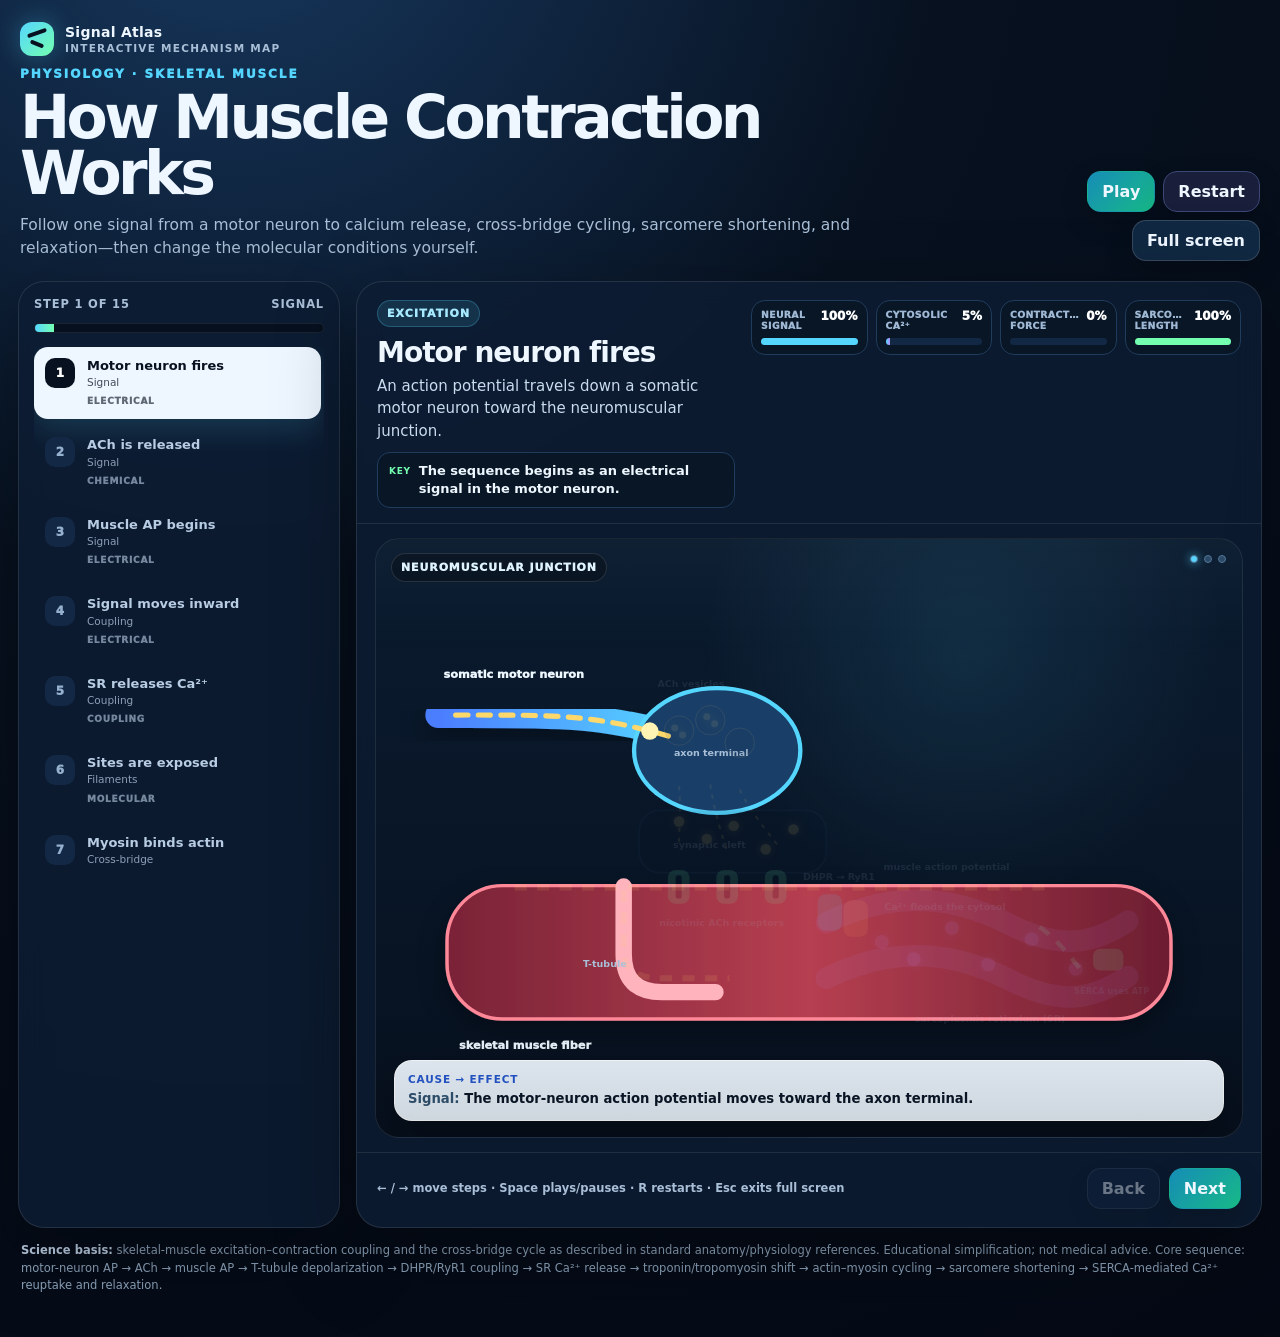
==== topics/how-muscle-contraction-works.html @ 88eb9eae "Add muscle contraction module" ====
<!DOCTYPE html>
<html lang="en">
<head>
<meta charset="utf-8" />
<meta name="viewport" content="width=device-width, initial-scale=1" />
<meta name="theme-color" content="#07111f" />
<title>How Muscle Contraction Works | Signal Atlas</title>
<style>
:root{
  --bg:#07111f;--panel:#0d1d33;--panel2:#102a48;--ink:#eef7ff;--muted:#a9bfd7;--line:#274b70;
  --cyan:#55d6ff;--blue:#4c7dff;--green:#74ffb0;--yellow:#ffd86b;--red:#ff6576;--purple:#b78cff;
  --orange:#ff9c5d;--pink:#ff7db8;--shadow:0 28px 80px rgba(0,0,0,.34);--softShadow:0 18px 45px rgba(0,0,0,.24)
}
*{box-sizing:border-box}
html,body{margin:0;min-height:100%;font-family:Inter,ui-sans-serif,system-ui,-apple-system,BlinkMacSystemFont,"Segoe UI",sans-serif;background:radial-gradient(circle at 18% -10%,#17385f 0,#07111f 40%,#040914 100%);color:var(--ink)}
body{overflow-x:hidden}button,input{font:inherit}.hidden{display:none!important}
button:focus-visible,input:focus-visible{outline:3px solid rgba(85,214,255,.75);outline-offset:3px}
.app{max-width:1360px;margin:0 auto;padding:18px 18px 42px}
.topbar{display:flex;align-items:flex-end;justify-content:space-between;gap:18px;margin-bottom:16px;padding:4px 2px}
.brandRow{display:flex;align-items:center;gap:11px;margin-bottom:11px}.brandMark{width:34px;height:34px;border-radius:12px;background:linear-gradient(135deg,var(--cyan),var(--green));box-shadow:0 0 26px rgba(85,214,255,.32);position:relative}.brandMark:before,.brandMark:after{content:"";position:absolute;border-radius:999px;background:#07111f}.brandMark:before{width:20px;height:4px;left:7px;top:9px;transform:rotate(-20deg)}.brandMark:after{width:14px;height:4px;left:10px;top:20px;transform:rotate(22deg)}
.brandText{display:grid;line-height:1}.brandText strong{font-size:14px;letter-spacing:.02em}.brandText span{color:var(--muted);font-size:10.5px;margin-top:4px;text-transform:uppercase;letter-spacing:.12em;font-weight:850}
.kicker{margin:0 0 8px;color:var(--cyan);font-size:12px;font-weight:950;letter-spacing:.16em;text-transform:uppercase}
h1{margin:0;font-size:clamp(34px,5vw,60px);letter-spacing:-.06em;line-height:.94}.subtitle{margin:12px 0 0;max-width:880px;color:var(--muted);font-size:15.5px;line-height:1.52}
.controls{display:flex;flex-wrap:wrap;gap:8px;justify-content:flex-end}.btn{border:1px solid rgba(255,255,255,.15);background:#112842;color:var(--ink);border-radius:14px;padding:10px 14px;font-weight:900;cursor:pointer;transition:.18s;box-shadow:0 10px 28px rgba(0,0,0,.16)}.btn:hover{transform:translateY(-1px);border-color:rgba(85,214,255,.65);background:#173255}.btn.primary{background:linear-gradient(135deg,#168db7,#17b987);border-color:transparent}.btn.secondary{background:#191f3b;border-color:#3b4775}.btn:disabled{opacity:.42;cursor:not-allowed;transform:none}.exitFull{display:none}
.layout{display:grid;grid-template-columns:322px minmax(0,1fr);gap:16px}.side,.main{border:1px solid rgba(255,255,255,.10);border-radius:26px;background:rgba(13,29,51,.86);box-shadow:var(--shadow);backdrop-filter:blur(14px)}
.side{padding:15px;min-height:744px;display:flex;flex-direction:column}.progressTop{display:flex;justify-content:space-between;gap:12px;color:var(--muted);font-size:11.5px;font-weight:900;letter-spacing:.07em;text-transform:uppercase}.progress{height:10px;background:#06101e;border-radius:999px;overflow:hidden;border:1px solid rgba(255,255,255,.08);margin:12px 0 14px}.bar{height:100%;width:0;background:linear-gradient(90deg,var(--cyan),var(--green));transition:.35s cubic-bezier(.2,.8,.2,1)}
.stepList{display:grid;gap:7px;max-height:520px;overflow:auto;padding-right:3px;scrollbar-width:thin;scrollbar-color:#244564 transparent}.stepBtn{text-align:left;display:grid;grid-template-columns:32px minmax(0,1fr);gap:10px;padding:10px;border-radius:14px;border:1px solid transparent;background:transparent;color:#b8cde3;cursor:pointer;transition:.16s}.stepBtn:hover{background:rgba(255,255,255,.04);border-color:rgba(255,255,255,.06)}.stepBtn.active{background:#eef7ff;color:#07111f;box-shadow:0 12px 30px rgba(85,214,255,.15)}.stepBtn.done{color:#b7f8d4}.stepNum{width:30px;height:30px;border-radius:10px;display:grid;place-items:center;background:#132844;color:#95b1ce;font-size:12px;font-weight:950}.stepBtn.active .stepNum{background:#07111f;color:#fff}.stepBtn strong{display:block;font-size:13px;line-height:1.18}.stepBtn small{display:block;margin-top:3px;font-size:10.5px;line-height:1.25;opacity:.75}.stepBtn .kind{display:inline-block;margin-top:5px;font-size:9px;letter-spacing:.08em;text-transform:uppercase;font-weight:950;opacity:.62}
.labControls{display:grid;gap:9px;margin-top:14px}.labHead{display:flex;align-items:center;justify-content:space-between;color:#dcecff;font-size:11px;font-weight:950;text-transform:uppercase;letter-spacing:.09em}.labBadge{color:#8de9ff;background:rgba(85,214,255,.08);border:1px solid rgba(85,214,255,.2);padding:5px 7px;border-radius:999px}.controlCard{border:1px solid rgba(255,255,255,.1);background:rgba(255,255,255,.04);border-radius:16px;padding:10px}.controlCard label{display:flex;align-items:center;justify-content:space-between;gap:10px;font-size:.81rem;font-weight:900;color:#dcecff}.controlCard input[type=range]{width:100%;accent-color:var(--cyan);margin-top:8px}.toggle{display:grid;grid-template-columns:1fr 1fr;gap:6px;margin-top:8px}.toggle button{border:1px solid rgba(255,255,255,.11);background:rgba(255,255,255,.045);color:#dcecff;border-radius:11px;padding:8px;font-weight:900;cursor:pointer}.toggle button.active{background:rgba(116,255,176,.16);border-color:rgba(116,255,176,.52);color:#d8ffe9}.controlNote{color:#9fb8d4;font-size:.72rem;line-height:1.38;margin-top:8px}.labButtons{display:grid;grid-template-columns:1fr 1fr;gap:7px}.labBtn{border:1px solid rgba(255,255,255,.12);background:#10243c;color:#eaf7ff;border-radius:12px;padding:9px 8px;font-size:11px;font-weight:900;cursor:pointer}.labBtn:hover{border-color:rgba(85,214,255,.55)}
.main{overflow:hidden;display:grid;grid-template-rows:auto 1fr auto;min-width:0}.info{padding:18px 20px 15px;border-bottom:1px solid rgba(255,255,255,.09);display:grid;grid-template-columns:minmax(0,1fr) 490px;gap:16px}.tag{display:inline-flex;padding:6px 9px;border-radius:999px;background:rgba(85,214,255,.12);color:#a7eaff;border:1px solid rgba(85,214,255,.25);font-size:11px;font-weight:950;letter-spacing:.1em;text-transform:uppercase}.stepTitle{margin:9px 0 6px;font-size:28px;letter-spacing:-.035em}.stepExplain{margin:0;color:#c9dced;line-height:1.5;font-size:15px}.key{margin-top:10px;display:inline-flex;gap:8px;align-items:flex-start;padding:9px 11px;border-radius:13px;background:#081626;border:1px solid #203c5c;color:#eef7ff;font-size:13px;font-weight:850;line-height:1.36}.key:before{content:"KEY";font-size:9px;letter-spacing:.08em;color:var(--green);margin-top:3px}
.meters{display:grid;grid-template-columns:repeat(4,1fr);gap:8px;align-self:start}.meter{background:#081626;border:1px solid #203c5c;border-radius:14px;padding:9px;min-width:0}.meterTop{display:flex;justify-content:space-between;gap:6px;color:#9fb8d4;font-size:9.3px;font-weight:950;text-transform:uppercase;letter-spacing:.04em;line-height:1.15}.meterTop span:first-child{overflow:hidden;text-overflow:ellipsis}.meterTop span:last-child{color:white;font-size:12px;letter-spacing:0;white-space:nowrap}.track{height:7px;background:#132844;border-radius:999px;overflow:hidden;margin-top:7px}.fill{height:100%;width:0;transition:.38s cubic-bezier(.2,.8,.2,1)}.signalFill{background:var(--cyan)}.calciumFill{background:linear-gradient(90deg,var(--cyan),var(--purple))}.forceFill{background:linear-gradient(90deg,var(--yellow),var(--orange),var(--red))}.lengthFill{background:var(--green)}
.stageWrap{padding:14px 18px}.stage{position:relative;height:600px;border-radius:24px;background:radial-gradient(circle at 68% 18%,rgba(85,214,255,.10),transparent 34%),linear-gradient(180deg,#0a1b2f,#07111f);border:1px solid rgba(255,255,255,.09);overflow:hidden;isolation:isolate}.stage:after{content:"";position:absolute;inset:0;pointer-events:none;background:linear-gradient(180deg,rgba(255,255,255,.025),transparent 20%,transparent 80%,rgba(0,0,0,.12));z-index:90}.sceneLabel{position:absolute;top:14px;left:15px;z-index:80;padding:7px 9px;border-radius:999px;background:rgba(0,0,0,.30);border:1px solid rgba(255,255,255,.12);font-size:11px;font-weight:950;text-transform:uppercase;letter-spacing:.08em;color:#dff4ff}.scaleTrail{position:absolute;top:16px;right:16px;z-index:80;display:flex;gap:6px}.scaleDot{width:8px;height:8px;border-radius:50%;background:#284765;border:1px solid #4e7295}.scaleDot.on{background:var(--cyan);box-shadow:0 0 10px rgba(85,214,255,.7)}
.bubble{position:absolute;left:18px;right:18px;bottom:16px;z-index:81;background:rgba(238,247,255,.97);color:#0a1728;border-radius:18px;padding:11px 13px;box-shadow:0 18px 45px rgba(0,0,0,.28);font-size:13.2px;line-height:1.4;font-weight:760;border:1px solid rgba(255,255,255,.86)}.bubble strong{display:block;margin-bottom:4px;font-size:10.5px;color:#2456cc;text-transform:uppercase;letter-spacing:.08em}.bubble .cause{color:#315372;font-weight:850}
.scene{position:absolute;inset:0;display:none;z-index:10}.scene.active{display:block;animation:sceneIn .35s ease both}.scene svg{width:100%;height:100%;display:block}.svgLabel{font-size:13px;font-weight:950;fill:#edf7ff}.svgSmall{font-size:11px;font-weight:800;fill:#a8bfd7}.svgTiny{font-size:9.6px;font-weight:800;fill:#87a5c3}.layer{opacity:.11;transition:.34s opacity,.34s filter}.layer.on{opacity:1}.layer.hot{filter:drop-shadow(0 0 10px rgba(85,214,255,.38))}@keyframes sceneIn{from{opacity:0;transform:scale(.992)}to{opacity:1;transform:none}}
.pulse{animation:pulse 1.15s ease-in-out infinite}@keyframes pulse{50%{filter:drop-shadow(0 0 14px rgba(85,214,255,.9))}}.dash{stroke-dasharray:14 12;animation:dash 1s linear infinite}@keyframes dash{to{stroke-dashoffset:-52}}.float{animation:float 1.5s ease-in-out infinite alternate}@keyframes float{to{transform:translateY(-6px)}}.flowDot{animation:flowDot 1.9s linear infinite}@keyframes flowDot{from{offset-distance:0%}to{offset-distance:100%}}.spark{animation:spark 1.1s ease-in-out infinite}@keyframes spark{50%{opacity:.18;transform:scale(.86)}}
.achDot{fill:#ffd86b;filter:drop-shadow(0 0 5px rgba(255,216,107,.7))}.caDot{fill:#b78cff;filter:drop-shadow(0 0 6px rgba(183,140,255,.7))}
/* sarcomere */
.sarcomereScene{position:absolute;inset:0;display:none;z-index:10}.sarcomereScene.active{display:block;animation:sceneIn .35s ease both}.sarcomereShell{position:absolute;left:4%;right:4%;top:70px;height:410px}.sarcomere{position:absolute;inset:0;border-radius:24px;background:linear-gradient(180deg,rgba(5,13,24,.80),rgba(6,16,29,.72));border:1px solid rgba(255,255,255,.09);overflow:hidden;box-shadow:inset 0 0 60px rgba(85,214,255,.04)}.zone{position:absolute;top:0;bottom:0;opacity:.09;transition:.45s}.zone.iL{left:6%;width:23%;background:var(--pink)}.zone.a{left:29%;right:29%;background:var(--cyan)}.zone.iR{right:6%;width:23%;background:var(--pink)}.zone.h{left:44%;right:44%;background:var(--yellow);opacity:.08}.zoneLabel{position:absolute;top:42px;font-size:9px;font-weight:950;color:#6688aa;letter-spacing:.12em;text-transform:uppercase}.zlI{left:15%}.zlA{left:49%}.zlH{left:49%;top:58px;color:#987f49}.zrI{right:15%}.zline{position:absolute;top:20px;bottom:20px;width:8px;background:repeating-linear-gradient(180deg,#eef7ff 0 12px,#8fb0cc 12px 24px);border-radius:8px;opacity:.82;transition:.48s cubic-bezier(.2,.8,.2,1)}.zline.left{left:5%}.zline.right{right:5%}.mline{position:absolute;left:50%;top:70px;bottom:55px;width:3px;background:#6583a0;opacity:.72}.filament.actin{position:absolute;height:11px;border-radius:999px;background:repeating-linear-gradient(90deg,#ff7db8 0 16px,#ffc3df 16px 25px);box-shadow:0 0 16px rgba(255,125,184,.2);transition:.48s cubic-bezier(.2,.8,.2,1)}.filament.actin.left{left:6%;width:41%}.filament.actin.right{right:6%;width:41%}.filament.myosin{position:absolute;left:34%;right:34%;height:17px;border-radius:999px;background:linear-gradient(90deg,#55d6ff,#7b8cff,#55d6ff);box-shadow:0 0 20px rgba(85,214,255,.25)}.row1{top:112px}.row2{top:183px}.row3{top:254px}.row4{top:325px}.head{position:absolute;width:39px;height:9px;border-radius:8px;background:#55d6ff;transform-origin:left center;transition:.32s cubic-bezier(.2,.8,.2,1);box-shadow:0 0 8px rgba(85,214,255,.38)}.head:after{content:"";position:absolute;right:-5px;top:-4px;width:15px;height:15px;border-radius:50%;background:inherit}.head.bound{background:#74ffb0;box-shadow:0 0 12px rgba(116,255,176,.62)}.head.stroke{transform:rotate(-31deg) translateX(-4px)}.h1{left:40%;top:91px}.h2{right:40%;top:162px;transform-origin:right center}.h3{left:41%;top:233px}.h4{right:41%;top:304px;transform-origin:right center}.h2.stroke,.h4.stroke{transform:rotate(31deg) translateX(4px)}
.bindingSite{position:absolute;width:13px;height:13px;border-radius:50%;background:#ffd86b;box-shadow:0 0 10px rgba(255,216,107,.72);transition:.28s}.bs1{left:37%;top:111px}.bs2{right:37%;top:182px}.bs3{left:38%;top:253px}.bs4{right:38%;top:324px}.bindingSite.blocked{background:#50647a;box-shadow:none}.tropo{position:absolute;height:5px;border-radius:999px;background:#ff9c5d;opacity:.95;transition:.38s cubic-bezier(.2,.8,.2,1)}.tp1{left:7%;width:40%;top:104px}.tp2{right:7%;width:40%;top:175px}.tp3{left:7%;width:40%;top:246px}.tp4{right:7%;width:40%;top:317px}.tropo.open{transform:translateY(-14px)}.sarcoLabel{position:absolute;top:22px;font-size:11px;font-weight:900;color:#a9bfd6;text-transform:uppercase;letter-spacing:.08em}.sarcoLabel.left{left:7%}.sarcoLabel.center{left:47%}.sarcoLabel.right{right:7%}.calciumOrb{position:absolute;width:14px;height:14px;border-radius:50%;background:#b78cff;box-shadow:0 0 13px rgba(183,140,255,.72);opacity:0;transition:.25s}.calciumOrb.on{opacity:1;animation:float 1.25s ease-in-out infinite alternate}.c1{left:18%;top:72px}.c2{left:27%;top:220px}.c3{right:24%;top:126px}.c4{right:17%;top:286px}.sarcomere.contract .zline.left{left:12%}.sarcomere.contract .zline.right{right:12%}.sarcomere.contract .filament.actin.left{left:13%;width:39%}.sarcomere.contract .filament.actin.right{right:13%;width:39%}.sarcomere.contract .zone.iL,.sarcomere.contract .zone.iR{width:16%}.sarcomere.contract .zone.h{left:47%;right:47%}.atpBadge{position:absolute;left:18px;bottom:18px;padding:8px 10px;border-radius:999px;background:rgba(116,255,176,.12);border:1px solid rgba(116,255,176,.36);color:#baffd8;font-weight:950;font-size:10px;text-transform:uppercase;letter-spacing:.08em}.atpBadge.off{background:rgba(255,101,118,.12);border-color:rgba(255,101,118,.38);color:#ffc2ca}.rigorNote{position:absolute;right:18px;bottom:18px;max-width:340px;background:rgba(66,23,35,.92);border:1px solid rgba(255,101,118,.35);color:#ffd3d9;border-radius:14px;padding:10px 12px;font-size:11px;font-weight:800;line-height:1.35;opacity:0;transform:translateY(8px);transition:.25s}.rigorNote.show{opacity:1;transform:none}.cycleStrip{position:absolute;left:50%;transform:translateX(-50%);bottom:-44px;display:flex;gap:7px;z-index:30}.cyclePhase{padding:7px 10px;border-radius:999px;background:#0b1a2d;border:1px solid #244866;color:#7898b6;font-size:9.5px;font-weight:950;text-transform:uppercase;letter-spacing:.06em;transition:.2s}.cyclePhase.on{color:#07111f;background:var(--green);border-color:transparent;box-shadow:0 0 20px rgba(116,255,176,.35)}
/* resources */
.resourceScene{position:absolute;inset:0;display:none;padding:58px 28px 30px;overflow:auto;z-index:25;background:linear-gradient(180deg,#081728,#07111f)}.resourceScene.active{display:block}.resourceTitle{margin:0;font-size:34px;letter-spacing:-.04em}.resourceLead{margin:8px 0 0;color:#bfd0e4;max-width:820px;line-height:1.55}.resourceGrid{display:grid;grid-template-columns:repeat(auto-fit,minmax(230px,1fr));gap:12px;margin-top:16px}.resourceCard{background:rgba(13,27,45,.96);border:1px solid #274a6d;border-radius:20px;padding:16px;box-shadow:0 16px 38px rgba(0,0,0,.18)}.resourceCard h3{margin:0 0 7px;font-size:16px;letter-spacing:-.02em}.resourceCard p{margin:0;color:#bfd0e4;line-height:1.46;font-size:13px}.resourceCard .miniTag{display:inline-block;margin-bottom:8px;color:#8fe9ff;font-size:9px;font-weight:950;text-transform:uppercase;letter-spacing:.09em}.quizWrap{max-width:780px;margin-top:18px}.quizProgress{display:flex;gap:6px;margin-bottom:12px}.quizPip{width:34px;height:6px;border-radius:999px;background:#17324e}.quizPip.done{background:var(--green)}.quizPip.current{background:var(--cyan)}.quizQuestion{font-size:20px;font-weight:900;line-height:1.35}.quizChoices{display:grid;gap:9px;margin-top:14px}.choiceBtn{border:1px solid #274a6d;background:#10243c;color:#eef6ff;border-radius:15px;text-align:left;padding:12px 13px;font-weight:800;cursor:pointer}.choiceBtn:hover{border-color:#57d7ff}.choiceBtn.correct{background:#0c3d31;border-color:#38e59f;color:#caffea}.choiceBtn.wrong{background:#421723;border-color:#ff4f64;color:#ffd6dc}.quizFeedback{margin-top:12px;min-height:34px;color:#bfd0e4;font-weight:800;line-height:1.45}.quizNext{margin-top:10px}.scoreCard{padding:18px;border-radius:20px;background:linear-gradient(135deg,rgba(85,214,255,.12),rgba(116,255,176,.08));border:1px solid rgba(85,214,255,.25)}.scoreCard strong{font-size:36px;display:block;margin-bottom:4px}
.footer{border-top:1px solid rgba(255,255,255,.09);padding:15px 20px 18px;display:flex;align-items:center;justify-content:space-between;gap:12px;flex-wrap:wrap}.nav{display:flex;gap:9px}.hint{color:var(--muted);font-size:11.5px;font-weight:800}.sources{margin:14px 3px 0;color:#8fa6be;font-size:11.5px;line-height:1.55}.sources a{color:#7fdfff;text-decoration:none}.sources strong{color:#bdd0e5}
.toast{position:fixed;left:50%;bottom:22px;transform:translate(-50%,20px);opacity:0;pointer-events:none;z-index:10000;background:#eef7ff;color:#07111f;border-radius:14px;padding:10px 13px;font-weight:900;font-size:12px;box-shadow:var(--softShadow);transition:.25s}.toast.show{opacity:1;transform:translate(-50%,0)}
.full .app{max-width:none;width:100vw;height:100vh;padding:12px;display:grid;grid-template-rows:1fr}.full .topbar{display:none}.full .layout{height:calc(100vh - 24px);grid-template-columns:270px 1fr}.full .side,.full .main{height:100%;min-height:0}.full .stepList{max-height:calc(100vh - 330px)}.full .stageWrap{height:100%;padding:11px}.full .stage{height:100%;min-height:0}.full .exitFull{display:inline-flex}.full .info{padding-top:14px;padding-bottom:12px}.full .footer{padding-top:10px;padding-bottom:11px}.full .sources{display:none}
@media(max-width:1050px){.info{grid-template-columns:1fr}.meters{grid-template-columns:repeat(4,1fr)}}
@media(max-width:930px){.layout{grid-template-columns:1fr}.side{order:2;min-height:auto}.stepList{max-height:320px}.stage{height:590px}.full .layout{grid-template-columns:1fr}.full .side{display:none}.full .stage{height:100%}.full .info{grid-template-columns:1fr}.full .meters{grid-template-columns:repeat(4,1fr)}}
@media(max-width:680px){.topbar{display:block}.controls{justify-content:flex-start;margin-top:14px}.meters{grid-template-columns:1fr 1fr}.stage{height:650px}.sarcomereShell{left:2%;right:2%;top:86px;transform:scale(.92);transform-origin:50% 20%}.bubble{font-size:12.4px}.footer{display:grid}.nav{width:100%}.nav .btn{flex:1}.resourceScene{padding:58px 14px 20px}.scaleTrail{display:none}}
@media(max-width:470px){.app{padding:12px 10px 28px}h1{font-size:36px}.meters{grid-template-columns:1fr 1fr}.stage{height:690px}.info{padding:15px}.stageWrap{padding:10px}.sceneLabel{font-size:9px}.sarcomereShell{top:110px;transform:scale(.78);left:-9%;right:-9%}.bubble{left:10px;right:10px;bottom:10px}.labButtons{grid-template-columns:1fr}.controls .btn{flex:1}.brandRow{margin-top:4px}}
@media(prefers-reduced-motion:reduce){*,*:before,*:after{animation-duration:.001ms!important;animation-iteration-count:1!important;scroll-behavior:auto!important;transition-duration:.001ms!important}}
</style>
</head>
<body>
<div class="app" id="app">
  <header class="topbar">
    <div>
      <div class="brandRow"><span class="brandMark" aria-hidden="true"></span><span class="brandText"><strong>Signal Atlas</strong><span>Interactive mechanism map</span></span></div>
      <p class="kicker">Physiology · Skeletal muscle</p>
      <h1>How Muscle Contraction Works</h1>
      <p class="subtitle">Follow one signal from a motor neuron to calcium release, cross-bridge cycling, sarcomere shortening, and relaxation—then change the molecular conditions yourself.</p>
    </div>
    <div class="controls" aria-label="Module controls">
      <button class="btn primary" id="playBtn" type="button">Play</button>
      <button class="btn secondary" id="restartBtn" type="button">Restart</button>
      <button class="btn" id="fullBtn" type="button">Full screen</button>
      <button class="btn exitFull" id="exitFullBtn" type="button">Exit</button>
    </div>
  </header>

  <div class="layout">
    <aside class="side" aria-label="Module navigation">
      <div class="progressTop"><span id="stepCounter">Step 1 of 15</span><span id="partLabel">Signal</span></div>
      <div class="progress"><div class="bar" id="progressBar"></div></div>
      <div class="stepList" id="stepList"></div>

      <div class="labControls hidden" id="labControls">
        <div class="labHead"><span>Mechanism lab</span><span class="labBadge">Live</span></div>
        <div class="controlCard">
          <label><span>Cytosolic Ca²⁺</span><span id="caVal">88%</span></label>
          <input id="caSlider" type="range" min="0" max="100" value="88" aria-label="Cytosolic calcium level" />
          <div class="controlNote" id="caNote">High Ca²⁺ exposes most actin binding sites.</div>
        </div>
        <div class="controlCard">
          <label><span>ATP supply</span><span id="atpVal">Normal</span></label>
          <div class="toggle" role="group" aria-label="ATP supply">
            <button class="active" id="atpOn" type="button">Available</button>
            <button id="atpOff" type="button">Depleted</button>
          </div>
          <div class="controlNote">ATP is required both to detach myosin and to pump Ca²⁺ back into the SR.</div>
        </div>
        <div class="controlCard">
          <label><span>Stimulation</span><span id="freqVal">1 pulse</span></label>
          <input id="freqSlider" type="range" min="1" max="20" value="1" aria-label="Stimulation frequency" />
          <div class="controlNote">Higher-frequency stimulation can keep cytosolic Ca²⁺ elevated and increase force through summation.</div>
        </div>
        <div class="labButtons">
          <button class="labBtn" id="pulseBtn" type="button">Stimulate</button>
          <button class="labBtn" id="cycleBtn" type="button">Run cycle</button>
          <button class="labBtn" id="resetLabBtn" type="button">Reset lab</button>
          <button class="labBtn" id="lowCaPresetBtn" type="button">Low-Ca preset</button>
        </div>
      </div>
    </aside>

    <main class="main">
      <section class="info">
        <div>
          <span class="tag" id="tag">Excitation</span>
          <h2 class="stepTitle" id="stepTitle">Motor neuron fires</h2>
          <p class="stepExplain" id="stepExplain"></p>
          <div class="key" id="keyIdea"></div>
        </div>
        <div class="meters" aria-label="Mechanism status meters">
          <div class="meter"><div class="meterTop"><span>Neural signal</span><span id="signalPct">100%</span></div><div class="track"><div class="fill signalFill" id="signalFill"></div></div></div>
          <div class="meter"><div class="meterTop"><span>Cytosolic Ca²⁺</span><span id="calciumPct">5%</span></div><div class="track"><div class="fill calciumFill" id="calciumFill"></div></div></div>
          <div class="meter"><div class="meterTop"><span>Contractile force</span><span id="forcePct">0%</span></div><div class="track"><div class="fill forceFill" id="forceFill"></div></div></div>
          <div class="meter"><div class="meterTop"><span>Sarcomere length</span><span id="lengthPct">100%</span></div><div class="track"><div class="fill lengthFill" id="lengthFill"></div></div></div>
        </div>
      </section>

      <section class="stageWrap">
        <div class="stage" id="stage">
          <div class="sceneLabel" id="sceneLabel">Neuromuscular junction</div>
          <div class="scaleTrail" aria-label="Scale indicator"><span class="scaleDot on" id="scale1"></span><span class="scaleDot" id="scale2"></span><span class="scaleDot" id="scale3"></span></div>

          <div class="scene active" id="nmjScene">
            <svg viewBox="0 0 1000 600" role="img" aria-label="Motor neuron, neuromuscular junction, T-tubule and sarcoplasmic reticulum">
              <defs>
                <filter id="shadow" x="-30%" y="-30%" width="160%" height="160%"><feDropShadow dx="0" dy="12" stdDeviation="15" flood-color="#000" flood-opacity=".32"/></filter>
                <linearGradient id="axonG" x1="0" x2="1"><stop offset="0" stop-color="#4c7dff"/><stop offset="1" stop-color="#55d6ff"/></linearGradient>
                <linearGradient id="muscleG" x1="0" x2="1"><stop offset="0" stop-color="#7a2337"/><stop offset=".5" stop-color="#b63f50"/><stop offset="1" stop-color="#6c1d31"/></linearGradient>
                <path id="apMotionPath" d="M92 158 C210 158 250 157 340 183"/>
              </defs>

              <g id="neuronLayer" class="layer on">
                <path d="M72 158 C210 158 248 156 347 181" fill="none" stroke="url(#axonG)" stroke-width="30" stroke-linecap="round" filter="url(#shadow)"/>
                <ellipse cx="394" cy="199" rx="96" ry="72" fill="#193e67" stroke="#55d6ff" stroke-width="5"/>
                <text x="78" y="115" class="svgLabel">somatic motor neuron</text><text x="344" y="205" class="svgSmall">axon terminal</text>
                <path d="M92 158 C210 158 250 157 340 183" fill="none" stroke="#ffd86b" stroke-width="6" stroke-linecap="round" class="dash"/>
                <circle r="10" fill="#fff4b3" class="pulse"><animateMotion dur="1.7s" repeatCount="indefinite"><mpath href="#apMotionPath"/></animateMotion></circle>
              </g>

              <g id="vesicleLayer" class="layer">
                <circle cx="350" cy="176" r="17" fill="#253d5a" stroke="#ffd86b"/><circle cx="386" cy="164" r="17" fill="#253d5a" stroke="#ffd86b"/><circle cx="420" cy="190" r="17" fill="#253d5a" stroke="#ffd86b"/>
                <circle cx="345" cy="173" r="4" class="achDot"/><circle cx="354" cy="181" r="4" class="achDot"/><circle cx="382" cy="160" r="4" class="achDot"/><circle cx="391" cy="168" r="4" class="achDot"/><text x="325" y="126" class="svgSmall">ACh vesicles</text>
              </g>

              <g id="cleftLayer" class="layer">
                <rect x="304" y="268" width="216" height="72" rx="24" fill="#081424" stroke="#274a6d" stroke-width="2"/><text x="343" y="312" class="svgSmall">synaptic cleft</text>
                <g id="achCloud"><circle cx="350" cy="281" r="6" class="achDot float"/><circle cx="382" cy="301" r="6" class="achDot float"/><circle cx="413" cy="286" r="6" class="achDot float"/><circle cx="450" cy="313" r="6" class="achDot float"/><circle cx="482" cy="290" r="6" class="achDot float"/></g>
                <path d="M350 240 C352 264 350 281 350 307 M386 238 C390 265 396 286 405 314 M420 244 C431 267 447 287 467 312" fill="none" stroke="#ffd86b" stroke-width="2.4" stroke-dasharray="5 7" opacity=".7"/>
              </g>

              <g id="muscleLayer" class="layer on">
                <rect x="82" y="355" width="836" height="154" rx="64" fill="url(#muscleG)" stroke="#ff8898" stroke-width="4" filter="url(#shadow)"/>
                <path d="M286 356 v78 q0 44 44 44 h62" fill="none" stroke="#ffb3bd" stroke-width="19" stroke-linecap="round"/>
                <text x="96" y="544" class="svgLabel">skeletal muscle fiber</text><text x="239" y="449" class="svgSmall">T-tubule</text>
              </g>

              <g id="receptorLayer" class="layer">
                <g transform="translate(337 337)"><rect width="25" height="39" rx="9" fill="#74ffb0"/><rect x="9" y="6" width="7" height="27" rx="3" fill="#07111f"/></g>
                <g transform="translate(393 337)"><rect width="25" height="39" rx="9" fill="#74ffb0"/><rect x="9" y="6" width="7" height="27" rx="3" fill="#07111f"/></g>
                <g transform="translate(449 337)"><rect width="25" height="39" rx="9" fill="#74ffb0"/><rect x="9" y="6" width="7" height="27" rx="3" fill="#07111f"/></g>
                <text x="327" y="402" class="svgSmall">nicotinic ACh receptors</text>
              </g>

              <g id="muscleAPLayer" class="layer">
                <path d="M160 357 H774" fill="none" stroke="#ffd86b" stroke-width="7" class="dash"/>
                <path d="M286 360 V431 Q286 462 330 462 H408" fill="none" stroke="#ffd86b" stroke-width="7" class="dash"/>
                <text x="586" y="337" class="svgSmall">muscle action potential</text>
              </g>

              <g id="srLayer" class="layer">
                <path d="M520 398 C590 363 658 363 728 398 C788 429 826 424 868 396" fill="none" stroke="#b78cff" stroke-width="25" stroke-linecap="round" opacity=".72"/>
                <path d="M520 462 C590 427 658 427 728 462 C788 494 826 488 868 460" fill="none" stroke="#b78cff" stroke-width="25" stroke-linecap="round" opacity=".72"/>
                <text x="622" y="513" class="svgSmall">sarcoplasmic reticulum (SR)</text>
              </g>

              <g id="channelLayer" class="layer">
                <rect x="510" y="365" width="28" height="42" rx="9" fill="#55d6ff"/><rect x="540" y="372" width="28" height="42" rx="9" fill="#ff9c5d"/><text x="493" y="349" class="svgSmall">DHPR → RyR1</text>
              </g>

              <g id="calciumLayer" class="layer">
                <circle cx="584" cy="420" r="8" class="caDot float"/><circle cx="621" cy="440" r="8" class="caDot float"/><circle cx="665" cy="404" r="8" class="caDot float"/><circle cx="707" cy="446" r="8" class="caDot float"/><circle cx="757" cy="417" r="8" class="caDot float"/><circle cx="808" cy="451" r="8" class="caDot float"/>
                <text x="587" y="383" class="svgSmall">Ca²⁺ floods the cytosol</text>
              </g>

              <g id="sercaLayer" class="layer">
                <path d="M812 450 C792 424 776 408 756 396" fill="none" stroke="#74ffb0" stroke-width="5" stroke-dasharray="8 8" class="dash"/>
                <rect x="828" y="428" width="35" height="25" rx="8" fill="#74ffb0"/><text x="806" y="480" class="svgTiny">SERCA uses ATP</text>
              </g>
            </svg>
          </div>

          <div class="sarcomereScene" id="sarcomereScene">
            <div class="sarcomereShell">
              <div class="sarcomere" id="sarcomere">
                <div class="zone iL"></div><div class="zone a"></div><div class="zone h"></div><div class="zone iR"></div>
                <span class="zoneLabel zlI">I band</span><span class="zoneLabel zlA">A band</span><span class="zoneLabel zlH">H zone</span><span class="zoneLabel zrI">I band</span>
                <div class="sarcoLabel left">Z disc</div><div class="sarcoLabel center">M line</div><div class="sarcoLabel right">Z disc</div>
                <div class="zline left"></div><div class="zline right"></div><div class="mline"></div>
                <div class="filament actin left row1"></div><div class="filament actin right row1"></div><div class="filament myosin row1"></div>
                <div class="filament actin left row2"></div><div class="filament actin right row2"></div><div class="filament myosin row2"></div>
                <div class="filament actin left row3"></div><div class="filament actin right row3"></div><div class="filament myosin row3"></div>
                <div class="filament actin left row4"></div><div class="filament actin right row4"></div><div class="filament myosin row4"></div>
                <div class="tropo tp1"></div><div class="tropo tp2"></div><div class="tropo tp3"></div><div class="tropo tp4"></div>
                <div class="bindingSite bs1 blocked"></div><div class="bindingSite bs2 blocked"></div><div class="bindingSite bs3 blocked"></div><div class="bindingSite bs4 blocked"></div>
                <div class="head h1"></div><div class="head h2"></div><div class="head h3"></div><div class="head h4"></div>
                <div class="calciumOrb c1"></div><div class="calciumOrb c2"></div><div class="calciumOrb c3"></div><div class="calciumOrb c4"></div>
                <div class="atpBadge" id="atpBadge">ATP available</div>
                <div class="rigorNote" id="rigorNote">ATP depletion prevents efficient myosin detachment and also impairs Ca²⁺ reuptake. The cycle stalls in a rigor-like state.</div>
              </div>
              <div class="cycleStrip" aria-label="Cross-bridge cycle phases"><span class="cyclePhase" data-phase="attach">Attach</span><span class="cyclePhase" data-phase="stroke">Power stroke</span><span class="cyclePhase" data-phase="detach">Detach</span><span class="cyclePhase" data-phase="recock">Re-cock</span></div>
            </div>
          </div>

          <div class="resourceScene" id="resourceScene">
            <h2 class="resourceTitle" id="resourceTitle"></h2>
            <p class="resourceLead" id="resourceLead"></p>
            <div class="resourceGrid" id="resourceGrid"></div>
            <div id="quizArea"></div>
          </div>

          <div class="bubble" id="bubble"><strong>Cause → effect</strong><span id="bubbleText"></span></div>
        </div>
      </section>

      <section class="footer">
        <div class="hint">← / → move steps · Space plays/pauses · R restarts · Esc exits full screen</div>
        <div class="nav"><button class="btn" id="prevBtn" type="button">Back</button><button class="btn primary" id="nextBtn" type="button">Next</button></div>
      </section>
    </main>
  </div>

  <p class="sources"><strong>Science basis:</strong> skeletal-muscle excitation–contraction coupling and the cross-bridge cycle as described in standard anatomy/physiology references. Educational simplification; not medical advice. Core sequence: motor-neuron AP → ACh → muscle AP → T-tubule depolarization → DHPR/RyR1 coupling → SR Ca²⁺ release → troponin/tropomyosin shift → actin–myosin cycling → sarcomere shortening → SERCA-mediated Ca²⁺ reuptake and relaxation.</p>
</div>
<div class="toast" id="toast" role="status" aria-live="polite"></div>

<script>
const $ = id => document.getElementById(id);
const qsa = sel => [...document.querySelectorAll(sel)];

const steps = [
  {part:'Signal',tag:'Excitation',short:'Motor neuron fires',kind:'electrical',title:'Motor neuron fires',scene:'nmj',scale:1,layers:['neuronLayer','muscleLayer'],meters:[100,5,0,100],text:'An action potential travels down a somatic motor neuron toward the neuromuscular junction.',key:'The sequence begins as an electrical signal in the motor neuron.',bubble:'The motor-neuron action potential moves toward the axon terminal.'},
  {part:'Signal',tag:'Neuromuscular junction',short:'ACh is released',kind:'chemical',title:'Acetylcholine crosses the synapse',scene:'nmj',scale:1,layers:['neuronLayer','vesicleLayer','cleftLayer','muscleLayer'],meters:[100,8,0,100],text:'The arriving action potential triggers acetylcholine (ACh) release from synaptic vesicles. ACh diffuses across the synaptic cleft.',key:'ACh converts the neuron’s electrical signal into a chemical signal at the muscle.',bubble:'ACh is released from vesicles and diffuses across the tiny synaptic gap.'},
  {part:'Signal',tag:'Motor end plate',short:'Muscle AP begins',kind:'electrical',title:'ACh depolarizes the muscle membrane',scene:'nmj',scale:1,layers:['cleftLayer','receptorLayer','muscleLayer','muscleAPLayer'],meters:[92,12,0,100],text:'ACh binds nicotinic receptors on the motor end plate. The resulting ion current depolarizes the membrane and initiates a muscle action potential.',key:'The muscle fiber now generates and propagates its own action potential.',bubble:'Nicotinic ACh receptors initiate end-plate depolarization, which triggers a muscle action potential.'},
  {part:'Coupling',tag:'T-tubules',short:'Signal moves inward',kind:'electrical',title:'The action potential enters T-tubules',scene:'nmj',scale:2,layers:['muscleLayer','muscleAPLayer','srLayer'],meters:[82,18,2,100],text:'The action potential spreads across the sarcolemma and dives into T-tubules, carrying depolarization deep into the muscle fiber.',key:'T-tubules bring the surface voltage change close to the calcium-release machinery around each myofibril.',bubble:'The electrical signal is carried from the cell surface into the fiber through the T-tubule network.'},
  {part:'Coupling',tag:'Calcium release',short:'SR releases Ca²⁺',kind:'coupling',title:'Voltage triggers calcium release from the SR',scene:'nmj',scale:2,layers:['muscleLayer','muscleAPLayer','srLayer','channelLayer','calciumLayer'],meters:[65,88,12,99],text:'T-tubule depolarization changes the DHPR voltage sensor, which mechanically activates nearby RyR1 calcium-release channels in the sarcoplasmic reticulum. Cytosolic Ca²⁺ rises rapidly.',key:'Excitation–contraction coupling converts membrane voltage into a calcium signal.',bubble:'RyR1 channels open and the SR releases stored Ca²⁺ into the cytosol.'},
  {part:'Filaments',tag:'Regulation',short:'Sites are exposed',kind:'molecular',title:'Calcium moves tropomyosin away',scene:'sarco',scale:3,mode:'expose',meters:[48,92,28,97],text:'Ca²⁺ binds troponin C. The troponin complex changes shape and moves tropomyosin away from myosin-binding sites on actin.',key:'Calcium does not pull the filaments. It removes the molecular brake that blocks actin–myosin interaction.',bubble:'Ca²⁺ binding to troponin shifts tropomyosin and exposes actin binding sites.'},
  {part:'Cross-bridge',tag:'Attachment',short:'Myosin binds actin',kind:'molecular',title:'A cross-bridge forms',scene:'sarco',scale:3,mode:'bind',meters:[38,90,44,94],text:'An energized myosin head carrying ADP and inorganic phosphate (Pi) binds to an exposed site on actin.',key:'Cross-bridge formation physically links the thick and thin filaments.',bubble:'The energized myosin head attaches to exposed actin.'},
  {part:'Cross-bridge',tag:'Power stroke',short:'Myosin pulls actin',kind:'molecular',title:'The power stroke pulls actin inward',scene:'sarco',scale:3,mode:'stroke',meters:[28,88,72,88],text:'Release of Pi strengthens actin–myosin binding and drives the myosin head to pivot. ADP then leaves as the thin filament is pulled toward the M line.',key:'The power stroke converts stored chemical energy in the myosin head into filament movement.',bubble:'The myosin head pivots and pulls the thin filament toward the center of the sarcomere.'},
  {part:'Cross-bridge',tag:'Detachment',short:'ATP detaches myosin',kind:'molecular',title:'ATP breaks the cross-bridge',scene:'sarco',scale:3,mode:'detach',meters:[22,84,70,86],text:'A new ATP molecule binds to myosin, lowering its affinity for actin and causing the myosin head to detach.',key:'ATP binding—not ATP hydrolysis—is what detaches myosin from actin.',bubble:'ATP binds to myosin, causing detachment from actin.'},
  {part:'Cross-bridge',tag:'Re-cocking',short:'ATP resets myosin',kind:'molecular',title:'ATP hydrolysis re-cocks the myosin head',scene:'sarco',scale:3,mode:'recock',meters:[18,82,76,83],text:'Myosin hydrolyzes ATP to ADP + Pi. The released energy returns the head to a high-energy cocked position, ready to bind again.',key:'ATP hydrolysis re-energizes the motor for another cycle; it does not directly create the power stroke.',bubble:'ATP hydrolysis resets the myosin head to its energized position.'},
  {part:'Whole sarcomere',tag:'Sliding filament',short:'Sarcomere shortens',kind:'mechanical',title:'Repeated cycles shorten the sarcomere',scene:'sarco',scale:3,mode:'contract',meters:[12,76,94,70],text:'Thousands of cross-bridge cycles pull thin filaments toward the M line. The filaments themselves keep essentially the same length while overlap increases and the Z discs move closer together.',key:'The I band and H zone narrow during contraction; the A band remains essentially constant because thick-filament length does not change.',bubble:'Actin slides inward. The sarcomere shortens because overlap increases—not because actin or myosin shrinks.'},
  {part:'Relaxation',tag:'Calcium reuptake',short:'Muscle relaxes',kind:'recovery',title:'Calcium is pumped back into the SR',scene:'nmj',scale:2,layers:['muscleLayer','srLayer','sercaLayer'],meters:[0,12,8,96],text:'When stimulation stops, SERCA pumps use ATP to return Ca²⁺ to the sarcoplasmic reticulum. Ca²⁺ leaves troponin, tropomyosin re-covers actin binding sites, and cross-bridge cycling stops.',key:'Relaxation is active: restoring low cytosolic Ca²⁺ requires ATP-powered transport.',bubble:'SERCA lowers cytosolic Ca²⁺. Tropomyosin blocks actin again, so the fiber relaxes.'},
  {part:'Reference',tag:'Glossary',short:'Glossary',kind:'reference',title:'Glossary',scene:'resource',resource:'glossary',meters:[0,0,0,100],text:'Core structures and molecules in the pathway.',key:'Use the glossary to decode the mechanism.',bubble:''},
  {part:'Reference',tag:'Key facts',short:'Key facts',kind:'reference',title:'Key facts + misconceptions',scene:'resource',resource:'facts',meters:[0,0,0,100],text:'High-value connections and common mistakes.',key:'These are the details most likely to clarify the mechanism.',bubble:''},
  {part:'Reference',tag:'Checkpoint',short:'Checkpoint',kind:'assessment',title:'Checkpoint',scene:'resource',resource:'quiz',meters:[0,0,0,100],text:'Test the causal sequence with three questions.',key:'Reason from cause → effect instead of memorizing isolated vocabulary.',bubble:''}
];

const glossary = [
  ['Neuromuscular junction','The synapse where a somatic motor neuron communicates with a skeletal muscle fiber.'],
  ['Acetylcholine (ACh)','The neurotransmitter released by the motor neuron at the neuromuscular junction.'],
  ['Sarcolemma','The plasma membrane of a muscle fiber.'],
  ['T-tubule','An inward extension of the sarcolemma that carries depolarization deep into the fiber.'],
  ['Sarcoplasmic reticulum','The specialized intracellular membrane network that stores Ca²⁺ in skeletal muscle.'],
  ['DHPR','A voltage-sensitive L-type calcium-channel protein that acts mainly as the T-tubule voltage sensor in skeletal muscle.'],
  ['RyR1','The sarcoplasmic-reticulum calcium-release channel activated by DHPR in skeletal muscle.'],
  ['Troponin','A regulatory protein complex; Ca²⁺ binding to troponin C shifts tropomyosin.'],
  ['Tropomyosin','A regulatory protein that covers myosin-binding sites on actin when the muscle is relaxed.'],
  ['Cross-bridge','The attachment between a myosin head and actin during contraction.'],
  ['Power stroke','The pivot of an actin-bound myosin head that pulls the thin filament toward the M line.'],
  ['SERCA','An ATP-powered Ca²⁺ pump that returns calcium to the SR during relaxation.']
];

const facts = [
  ['Sliding filament','Filaments do not appreciably shrink. Thin filaments slide toward the M line, increasing overlap and shortening the sarcomere.','Core model'],
  ['A band vs. I band','The A band stays essentially constant because it reflects thick-filament length. The I band and H zone narrow as overlap increases.','Anatomy'],
  ['Calcium controls access','Ca²⁺ binding to troponin moves tropomyosin away from actin binding sites; calcium is a regulatory signal, not the pulling force.','Regulation'],
  ['ATP does two different jobs','ATP binding detaches myosin from actin. ATP hydrolysis then re-cocks and re-energizes the head.','Energy'],
  ['Relaxation costs ATP','SERCA pumps require ATP to lower cytosolic Ca²⁺. ATP is therefore needed for both continued cycling and relaxation.','Energy'],
  ['Order matters','Muscle AP → Ca²⁺ rise → cross-bridge cycling → force. Force does not appear before calcium signaling.','Causality'],
  ['Common misconception','The SR does not create calcium during each contraction; it stores Ca²⁺ and releases it rapidly when electrically triggered.','Misconception'],
  ['Frequency and force','Repeated stimulation can keep cytosolic Ca²⁺ elevated between twitches, allowing greater force through temporal summation.','Systems']
];

const quiz = [
  {q:'Which event directly exposes the myosin-binding sites on actin?',choices:['ATP binds to myosin','Ca²⁺ binds to troponin and shifts tropomyosin','ACh is broken down in the synaptic cleft','Myosin releases ADP'],answer:1,explain:'Ca²⁺ binding changes the troponin complex and shifts tropomyosin away from actin binding sites.'},
  {q:'What happens immediately when a new ATP molecule binds to an actin-bound myosin head?',choices:['The head detaches from actin','The power stroke begins','The SR releases Ca²⁺','Tropomyosin blocks actin'],answer:0,explain:'ATP binding decreases myosin’s affinity for actin, causing detachment. Hydrolysis happens afterward and re-cocks the head.'},
  {q:'During normal sarcomere shortening, which region stays approximately the same length?',choices:['I band','H zone','A band','Distance between Z discs'],answer:2,explain:'The A band corresponds to thick-filament length, which stays essentially constant while thin filaments slide inward.'}
];

let idx=0, playing=false, timer=null, atpAvailable=true, cycleTimer=null, quizIndex=0, quizScore=0, quizAnswered=false, transientTimer=null;

function buildSteps(){
  $('stepList').innerHTML='';
  steps.forEach((s,i)=>{
    const b=document.createElement('button'); b.className='stepBtn'; b.type='button';
    b.innerHTML=`<span class="stepNum">${i+1}</span><span><strong>${s.short}</strong><small>${s.part}</small><span class="kind">${s.kind}</span></span>`;
    b.addEventListener('click',()=>go(i)); $('stepList').appendChild(b);
  });
}

function setLayers(active=[]){qsa('#nmjScene .layer').forEach(el=>{el.classList.toggle('on',active.includes(el.id));el.classList.toggle('hot',active.includes(el.id)&&['channelLayer','calciumLayer','sercaLayer'].includes(el.id))})}
function clamp(v,min=0,max=100){return Math.min(max,Math.max(min,v))}
function livePhysics(){
  const ca=+$('caSlider').value, freq=+$('freqSlider').value;
  const caEffective=clamp(ca + Math.max(0,freq-1)*1.8);
  const access=caEffective<20?0:(caEffective-20)/80;
  let force=access*100;
  if(!atpAvailable) force = access>0 ? Math.max(24,force*.36) : 0;
  const length=clamp(100-force*.31,66,100);
  return {ca:Math.round(caEffective),force:Math.round(force),length:Math.round(length)};
}
function updateMeters(vals){
  const ids=[['signalPct','signalFill'],['calciumPct','calciumFill'],['forcePct','forceFill'],['lengthPct','lengthFill']];
  ids.forEach((pair,i)=>{$(pair[0]).textContent=Math.round(vals[i])+'%';$(pair[1]).style.width=clamp(vals[i])+'%'});
}
function updateScale(scale){[1,2,3].forEach(n=>$('scale'+n).classList.toggle('on',n<=scale))}
function resetSarco(){
  $('sarcomere').classList.remove('contract'); qsa('.tropo').forEach(x=>x.classList.remove('open')); qsa('.bindingSite').forEach(x=>x.classList.add('blocked'));
  qsa('.head').forEach(x=>x.classList.remove('bound','stroke')); qsa('.calciumOrb').forEach(x=>x.classList.remove('on')); qsa('.cyclePhase').forEach(x=>x.classList.remove('on'));
}
function phaseOn(name){qsa('.cyclePhase').forEach(x=>x.classList.toggle('on',x.dataset.phase===name))}
function setSarco(mode,{fromCycle=false}={}){
  resetSarco(); const p=livePhysics(); const calciumOn=p.ca>=25 && mode!=='relax';
  const forceStage={expose:.16,bind:.46,stroke:.84,detach:.72,recock:.76,contract:1,relax:.08}[mode] ?? 1;
  const stagedForce=Math.round(p.force*forceStage);
  const stagedLength=Math.round(clamp(100-stagedForce*.31,66,100));
  if(calciumOn){qsa('.calciumOrb').forEach(x=>x.classList.add('on'));qsa('.tropo').forEach(x=>x.classList.add('open'));qsa('.bindingSite').forEach(x=>x.classList.remove('blocked'))}
  if(['bind','stroke','detach','recock','contract'].includes(mode) && calciumOn) qsa('.head').forEach(x=>x.classList.add('bound'));
  if(['stroke','contract'].includes(mode) && calciumOn) qsa('.head').forEach(x=>x.classList.add('stroke'));
  if(mode==='detach' && atpAvailable) qsa('.head').forEach(x=>x.classList.remove('bound','stroke'));
  if(mode==='recock' && atpAvailable) qsa('.head').forEach(x=>x.classList.remove('bound','stroke'));
  if(mode==='contract' && calciumOn && atpAvailable && p.force>15) $('sarcomere').classList.add('contract');
  if(mode==='relax'){qsa('.tropo').forEach(x=>x.classList.remove('open'));qsa('.bindingSite').forEach(x=>x.classList.add('blocked'))}
  if(mode==='bind')phaseOn('attach'); if(mode==='stroke'||mode==='contract')phaseOn('stroke'); if(mode==='detach')phaseOn('detach'); if(mode==='recock')phaseOn('recock');
  $('atpBadge').textContent=atpAvailable?'ATP available':'ATP depleted'; $('atpBadge').classList.toggle('off',!atpAvailable);
  $('rigorNote').classList.toggle('show',!atpAvailable && calciumOn && ['bind','stroke','detach','recock','contract'].includes(mode));
  if(!fromCycle && steps[idx].scene==='sarco') updateMeters([steps[idx].meters[0],p.ca,stagedForce,stagedLength]);
}
function updateLabCopy(){
  const ca=+$('caSlider').value,f=+$('freqSlider').value;
  $('caVal').textContent=ca+'%'; $('freqVal').textContent=f===1?'1 pulse':f+' Hz';
  $('caNote').textContent=ca<20?'Ca²⁺ is too low to expose many actin binding sites.':ca<55?'Some binding sites are exposed; force is limited.':'High Ca²⁺ exposes many actin binding sites and supports stronger force.';
}
function pulseStimulus(){
  clearTimeout(transientTimer); const start=+$('caSlider').value, f=+$('freqSlider').value, boost=Math.min(100,start+18+f*1.7);
  $('caSlider').value=Math.round(boost); updateLabCopy(); if(steps[idx].scene==='sarco')setSarco(steps[idx].mode);
  showToast(f>8?'Repeated stimulation sustains Ca²⁺ and increases force.':'A stimulus briefly raises cytosolic Ca²⁺.');
  transientTimer=setTimeout(()=>{if(idx<12){$('caSlider').value=start;updateLabCopy();if(steps[idx].scene==='sarco')setSarco(steps[idx].mode)}},1800);
}
function runCycle(){
  if(steps[idx].scene!=='sarco'){showToast('Open a sarcomere step first.');return}
  clearInterval(cycleTimer); const p=livePhysics();
  if(p.ca<25){showToast('Ca²⁺ is too low: tropomyosin still blocks actin.');setSarco('expose',{fromCycle:true});return}
  const phases=['bind','stroke','detach','recock'];let k=0;
  setSarco(phases[0],{fromCycle:true});
  cycleTimer=setInterval(()=>{
    if(!atpAvailable && phases[k]==='stroke'){clearInterval(cycleTimer);showToast('Cycle stalled: ATP is required for myosin detachment.');return}
    k++; if(k>=phases.length){clearInterval(cycleTimer);setSarco(steps[idx].mode,{fromCycle:true});return}
    setSarco(phases[k],{fromCycle:true});
  },720);
}
function showToast(msg){$('toast').textContent=msg;$('toast').classList.add('show');clearTimeout(showToast.t);showToast.t=setTimeout(()=>$('toast').classList.remove('show'),1900)}

function showResource(type){
  $('resourceScene').classList.add('active'); $('bubble').classList.add('hidden'); $('resourceGrid').innerHTML=''; $('quizArea').innerHTML='';
  if(type==='glossary'){
    $('resourceTitle').textContent='Glossary'; $('resourceLead').textContent='Key structures and molecules in skeletal-muscle contraction.';
    glossary.forEach(([h,p])=>{const c=document.createElement('article');c.className='resourceCard';c.innerHTML=`<span class="miniTag">Term</span><h3>${h}</h3><p>${p}</p>`;$('resourceGrid').appendChild(c)});
  }else if(type==='facts'){
    $('resourceTitle').textContent='Key facts + misconceptions'; $('resourceLead').textContent='The mechanism makes more sense when these distinctions are kept straight.';
    facts.forEach(([h,p,t])=>{const c=document.createElement('article');c.className='resourceCard';c.innerHTML=`<span class="miniTag">${t}</span><h3>${h}</h3><p>${p}</p>`;$('resourceGrid').appendChild(c)});
  }else{
    $('resourceTitle').textContent='Checkpoint'; $('resourceLead').textContent='Three questions. Use the causal sequence, not isolated memorization.'; quizIndex=0;quizScore=0;renderQuiz();
  }
}
function renderQuiz(){
  const area=$('quizArea'); area.innerHTML=''; quizAnswered=false;
  if(quizIndex>=quiz.length){area.innerHTML=`<div class="quizWrap"><div class="scoreCard"><strong>${quizScore}/${quiz.length}</strong><span>${quizScore===3?'Perfect mechanism trace.':quizScore===2?'Strong. Revisit the missed causal link once.':'Use the step list to retrace the sequence, then try again.'}</span></div><button class="btn primary quizNext" id="retryQuiz" type="button">Try again</button></div>`;$('retryQuiz').onclick=()=>{quizIndex=0;quizScore=0;renderQuiz()};return}
  const q=quiz[quizIndex]; const wrap=document.createElement('div');wrap.className='quizWrap';
  wrap.innerHTML=`<div class="quizProgress">${quiz.map((_,i)=>`<span class="quizPip ${i<quizIndex?'done':i===quizIndex?'current':''}"></span>`).join('')}</div><div class="quizQuestion">${q.q}</div><div class="quizChoices" id="quizChoices"></div><div class="quizFeedback" id="quizFeedback"></div><button class="btn primary quizNext hidden" id="quizNextBtn" type="button">${quizIndex===quiz.length-1?'See score':'Next question'}</button>`;
  area.appendChild(wrap); const choices=$('quizChoices');
  q.choices.forEach((choice,i)=>{const b=document.createElement('button');b.className='choiceBtn';b.type='button';b.textContent=choice;b.onclick=()=>answerQuiz(i,b);choices.appendChild(b)});
  $('quizNextBtn').onclick=()=>{quizIndex++;renderQuiz()};
}
function answerQuiz(i,btn){
  if(quizAnswered)return;quizAnswered=true;const q=quiz[quizIndex];qsa('.choiceBtn').forEach(b=>b.disabled=true);
  if(i===q.answer){btn.classList.add('correct');quizScore++;$('quizFeedback').textContent='Correct. '+q.explain}else{btn.classList.add('wrong');qsa('.choiceBtn')[q.answer].classList.add('correct');$('quizFeedback').textContent='Not quite. '+q.explain}
  $('quizNextBtn').classList.remove('hidden');
}

function go(n){
  idx=Math.max(0,Math.min(steps.length-1,n)); const s=steps[idx]; clearInterval(cycleTimer);
  qsa('.stepBtn').forEach((b,i)=>{b.classList.toggle('active',i===idx);b.classList.toggle('done',i<idx)});
  const activeBtn=qsa('.stepBtn')[idx]; if(activeBtn)activeBtn.scrollIntoView({block:'nearest',behavior:'smooth'});
  $('stepCounter').textContent=`Step ${idx+1} of ${steps.length}`; $('partLabel').textContent=s.part; $('progressBar').style.width=((idx+1)/steps.length*100)+'%';
  $('tag').textContent=s.tag; $('stepTitle').textContent=s.title; $('stepExplain').textContent=s.text; $('keyIdea').textContent=s.key; updateScale(s.scale||3);
  $('nmjScene').classList.toggle('active',s.scene==='nmj'); $('sarcomereScene').classList.toggle('active',s.scene==='sarco'); $('resourceScene').classList.remove('active'); $('bubble').classList.remove('hidden');
  if(s.scene==='nmj'){
    setLayers(s.layers||[]); $('sceneLabel').textContent=idx<3?'Neuromuscular junction':'Excitation–contraction coupling'; updateMeters(s.meters);
  }
  if(s.scene==='sarco'){$('sceneLabel').textContent='Sarcomere / cross-bridge cycle';setSarco(s.mode)}
  if(s.scene==='resource'){showResource(s.resource);$('sceneLabel').textContent='Reference';updateMeters(s.meters)}
  $('bubbleText').innerHTML=s.bubble?`<span class="cause">${s.part}:</span> ${s.bubble}`:''; $('bubble').classList.toggle('hidden',s.scene==='resource');
  $('labControls').classList.toggle('hidden',s.scene!=='sarco'); $('prevBtn').disabled=idx===0; $('nextBtn').disabled=idx===steps.length-1;
  document.title=`${s.title} | How Muscle Contraction Works`;
}
function stopPlay(){if(timer)clearInterval(timer);timer=null;playing=false;$('playBtn').textContent='Play'}
function play(){
  if(playing){stopPlay();return} playing=true;$('playBtn').textContent='Pause';
  timer=setInterval(()=>{if(idx>=steps.length-1){stopPlay();return}go(idx+1)},3000);
}
function restart(){stopPlay();clearInterval(cycleTimer);$('caSlider').value=88;$('freqSlider').value=1;atpAvailable=true;$('atpOn').classList.add('active');$('atpOff').classList.remove('active');$('atpVal').textContent='Normal';updateLabCopy();go(0);showToast('Module restarted.')}
function enterFull(){document.body.classList.add('full');if(document.documentElement.requestFullscreen){document.documentElement.requestFullscreen().catch(()=>{})}}
function exitFull(){document.body.classList.remove('full');if(document.fullscreenElement&&document.exitFullscreen){document.exitFullscreen().catch(()=>{})}}

autoBind();
function autoBind(){
  $('prevBtn').onclick=()=>go(idx-1); $('nextBtn').onclick=()=>go(idx+1); $('playBtn').onclick=play; $('restartBtn').onclick=restart; $('fullBtn').onclick=enterFull; $('exitFullBtn').onclick=exitFull;
  $('caSlider').oninput=()=>{updateLabCopy();if(steps[idx].scene==='sarco')setSarco(steps[idx].mode)};
  $('freqSlider').oninput=()=>{updateLabCopy();if(steps[idx].scene==='sarco')setSarco(steps[idx].mode)};
  $('atpOn').onclick=()=>{atpAvailable=true;$('atpVal').textContent='Normal';$('atpOn').classList.add('active');$('atpOff').classList.remove('active');if(steps[idx].scene==='sarco')setSarco(steps[idx].mode)};
  $('atpOff').onclick=()=>{atpAvailable=false;$('atpVal').textContent='Depleted';$('atpOff').classList.add('active');$('atpOn').classList.remove('active');if(steps[idx].scene==='sarco')setSarco(steps[idx].mode)};
  $('pulseBtn').onclick=pulseStimulus; $('cycleBtn').onclick=runCycle; $('resetLabBtn').onclick=()=>{clearInterval(cycleTimer);$('caSlider').value=88;$('freqSlider').value=1;atpAvailable=true;$('atpVal').textContent='Normal';$('atpOn').classList.add('active');$('atpOff').classList.remove('active');updateLabCopy();setSarco(steps[idx].mode);showToast('Lab reset.')};
  $('lowCaPresetBtn').onclick=()=>{$('caSlider').value=12;updateLabCopy();if(steps[idx].scene==='sarco')setSarco(steps[idx].mode);showToast('Low Ca²⁺ preset: binding sites remain mostly blocked.')};
  document.addEventListener('keydown',e=>{if(['INPUT','TEXTAREA'].includes(document.activeElement.tagName))return;if(e.key==='ArrowRight')go(idx+1);if(e.key==='ArrowLeft')go(idx-1);if(e.key===' '){e.preventDefault();play()}if(e.key.toLowerCase()==='r')restart();if(e.key==='Escape')exitFull()});
  document.addEventListener('fullscreenchange',()=>{if(!document.fullscreenElement)document.body.classList.remove('full')});
}

buildSteps();updateLabCopy();go(0);
</script>
</body>
</html>
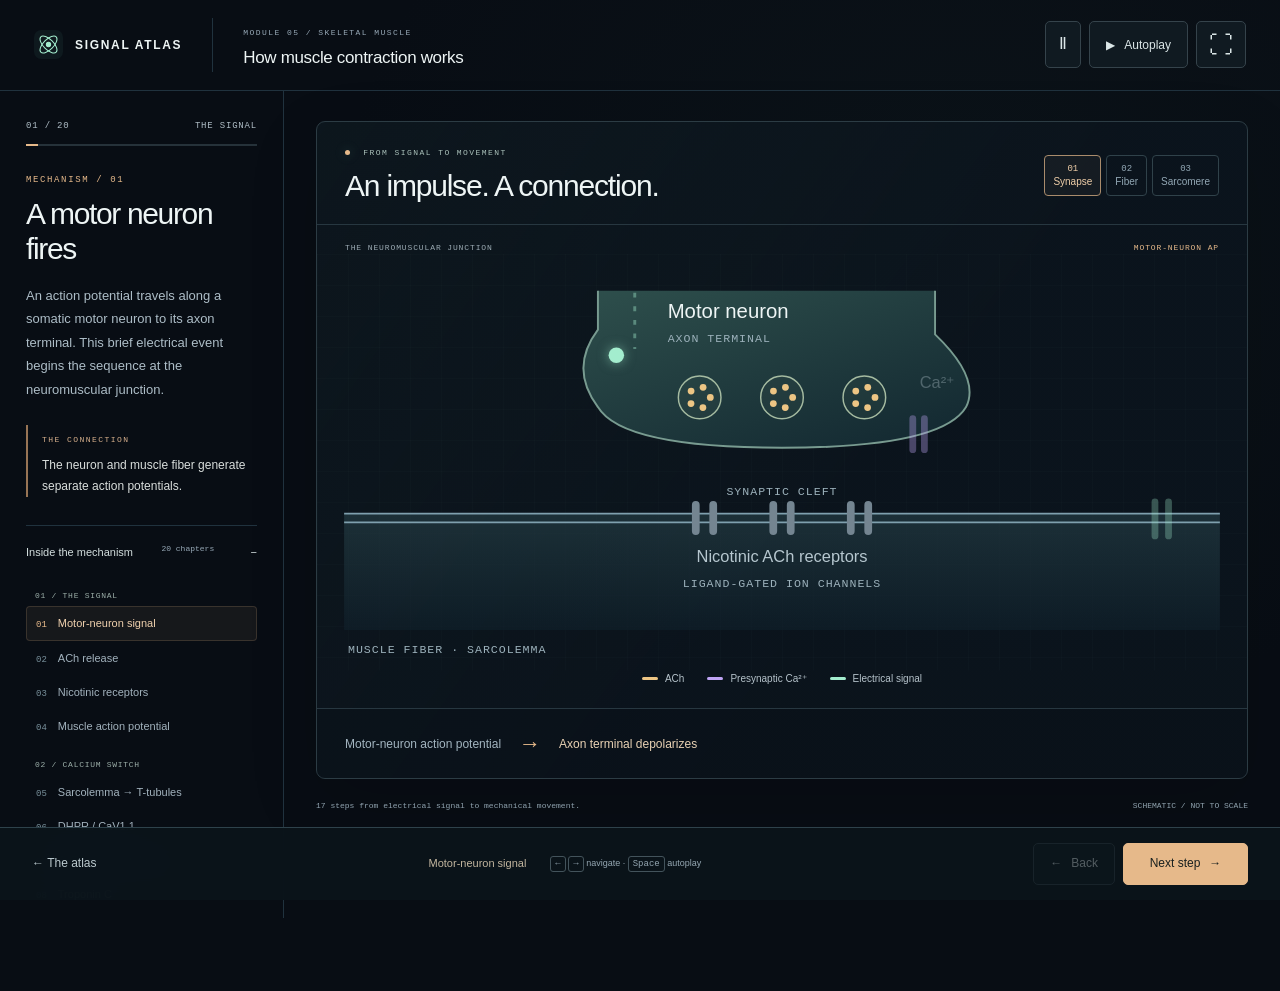
==== commit e58215ad: "Polish muscle contraction module" ====
--- a/topics/how-muscle-contraction-works.html
+++ b/topics/how-muscle-contraction-works.html
@@ -1,433 +1,61 @@
-<!DOCTYPE html>
+<!doctype html>
 <html lang="en">
 <head>
-<meta charset="utf-8" />
-<meta name="viewport" content="width=device-width, initial-scale=1" />
-<meta name="theme-color" content="#07111f" />
-<title>How Muscle Contraction Works | Signal Atlas</title>
-<style>
-:root{
-  --bg:#07111f;--panel:#0d1d33;--panel2:#102a48;--ink:#eef7ff;--muted:#a9bfd7;--line:#274b70;
-  --cyan:#55d6ff;--blue:#4c7dff;--green:#74ffb0;--yellow:#ffd86b;--red:#ff6576;--purple:#b78cff;
-  --orange:#ff9c5d;--pink:#ff7db8;--shadow:0 28px 80px rgba(0,0,0,.34);--softShadow:0 18px 45px rgba(0,0,0,.24)
-}
-*{box-sizing:border-box}
-html,body{margin:0;min-height:100%;font-family:Inter,ui-sans-serif,system-ui,-apple-system,BlinkMacSystemFont,"Segoe UI",sans-serif;background:radial-gradient(circle at 18% -10%,#17385f 0,#07111f 40%,#040914 100%);color:var(--ink)}
-body{overflow-x:hidden}button,input{font:inherit}.hidden{display:none!important}
-button:focus-visible,input:focus-visible{outline:3px solid rgba(85,214,255,.75);outline-offset:3px}
-.app{max-width:1360px;margin:0 auto;padding:18px 18px 42px}
-.topbar{display:flex;align-items:flex-end;justify-content:space-between;gap:18px;margin-bottom:16px;padding:4px 2px}
-.brandRow{display:flex;align-items:center;gap:11px;margin-bottom:11px}.brandMark{width:34px;height:34px;border-radius:12px;background:linear-gradient(135deg,var(--cyan),var(--green));box-shadow:0 0 26px rgba(85,214,255,.32);position:relative}.brandMark:before,.brandMark:after{content:"";position:absolute;border-radius:999px;background:#07111f}.brandMark:before{width:20px;height:4px;left:7px;top:9px;transform:rotate(-20deg)}.brandMark:after{width:14px;height:4px;left:10px;top:20px;transform:rotate(22deg)}
-.brandText{display:grid;line-height:1}.brandText strong{font-size:14px;letter-spacing:.02em}.brandText span{color:var(--muted);font-size:10.5px;margin-top:4px;text-transform:uppercase;letter-spacing:.12em;font-weight:850}
-.kicker{margin:0 0 8px;color:var(--cyan);font-size:12px;font-weight:950;letter-spacing:.16em;text-transform:uppercase}
-h1{margin:0;font-size:clamp(34px,5vw,60px);letter-spacing:-.06em;line-height:.94}.subtitle{margin:12px 0 0;max-width:880px;color:var(--muted);font-size:15.5px;line-height:1.52}
-.controls{display:flex;flex-wrap:wrap;gap:8px;justify-content:flex-end}.btn{border:1px solid rgba(255,255,255,.15);background:#112842;color:var(--ink);border-radius:14px;padding:10px 14px;font-weight:900;cursor:pointer;transition:.18s;box-shadow:0 10px 28px rgba(0,0,0,.16)}.btn:hover{transform:translateY(-1px);border-color:rgba(85,214,255,.65);background:#173255}.btn.primary{background:linear-gradient(135deg,#168db7,#17b987);border-color:transparent}.btn.secondary{background:#191f3b;border-color:#3b4775}.btn:disabled{opacity:.42;cursor:not-allowed;transform:none}.exitFull{display:none}
-.layout{display:grid;grid-template-columns:322px minmax(0,1fr);gap:16px}.side,.main{border:1px solid rgba(255,255,255,.10);border-radius:26px;background:rgba(13,29,51,.86);box-shadow:var(--shadow);backdrop-filter:blur(14px)}
-.side{padding:15px;min-height:744px;display:flex;flex-direction:column}.progressTop{display:flex;justify-content:space-between;gap:12px;color:var(--muted);font-size:11.5px;font-weight:900;letter-spacing:.07em;text-transform:uppercase}.progress{height:10px;background:#06101e;border-radius:999px;overflow:hidden;border:1px solid rgba(255,255,255,.08);margin:12px 0 14px}.bar{height:100%;width:0;background:linear-gradient(90deg,var(--cyan),var(--green));transition:.35s cubic-bezier(.2,.8,.2,1)}
-.stepList{display:grid;gap:7px;max-height:520px;overflow:auto;padding-right:3px;scrollbar-width:thin;scrollbar-color:#244564 transparent}.stepBtn{text-align:left;display:grid;grid-template-columns:32px minmax(0,1fr);gap:10px;padding:10px;border-radius:14px;border:1px solid transparent;background:transparent;color:#b8cde3;cursor:pointer;transition:.16s}.stepBtn:hover{background:rgba(255,255,255,.04);border-color:rgba(255,255,255,.06)}.stepBtn.active{background:#eef7ff;color:#07111f;box-shadow:0 12px 30px rgba(85,214,255,.15)}.stepBtn.done{color:#b7f8d4}.stepNum{width:30px;height:30px;border-radius:10px;display:grid;place-items:center;background:#132844;color:#95b1ce;font-size:12px;font-weight:950}.stepBtn.active .stepNum{background:#07111f;color:#fff}.stepBtn strong{display:block;font-size:13px;line-height:1.18}.stepBtn small{display:block;margin-top:3px;font-size:10.5px;line-height:1.25;opacity:.75}.stepBtn .kind{display:inline-block;margin-top:5px;font-size:9px;letter-spacing:.08em;text-transform:uppercase;font-weight:950;opacity:.62}
-.labControls{display:grid;gap:9px;margin-top:14px}.labHead{display:flex;align-items:center;justify-content:space-between;color:#dcecff;font-size:11px;font-weight:950;text-transform:uppercase;letter-spacing:.09em}.labBadge{color:#8de9ff;background:rgba(85,214,255,.08);border:1px solid rgba(85,214,255,.2);padding:5px 7px;border-radius:999px}.controlCard{border:1px solid rgba(255,255,255,.1);background:rgba(255,255,255,.04);border-radius:16px;padding:10px}.controlCard label{display:flex;align-items:center;justify-content:space-between;gap:10px;font-size:.81rem;font-weight:900;color:#dcecff}.controlCard input[type=range]{width:100%;accent-color:var(--cyan);margin-top:8px}.toggle{display:grid;grid-template-columns:1fr 1fr;gap:6px;margin-top:8px}.toggle button{border:1px solid rgba(255,255,255,.11);background:rgba(255,255,255,.045);color:#dcecff;border-radius:11px;padding:8px;font-weight:900;cursor:pointer}.toggle button.active{background:rgba(116,255,176,.16);border-color:rgba(116,255,176,.52);color:#d8ffe9}.controlNote{color:#9fb8d4;font-size:.72rem;line-height:1.38;margin-top:8px}.labButtons{display:grid;grid-template-columns:1fr 1fr;gap:7px}.labBtn{border:1px solid rgba(255,255,255,.12);background:#10243c;color:#eaf7ff;border-radius:12px;padding:9px 8px;font-size:11px;font-weight:900;cursor:pointer}.labBtn:hover{border-color:rgba(85,214,255,.55)}
-.main{overflow:hidden;display:grid;grid-template-rows:auto 1fr auto;min-width:0}.info{padding:18px 20px 15px;border-bottom:1px solid rgba(255,255,255,.09);display:grid;grid-template-columns:minmax(0,1fr) 490px;gap:16px}.tag{display:inline-flex;padding:6px 9px;border-radius:999px;background:rgba(85,214,255,.12);color:#a7eaff;border:1px solid rgba(85,214,255,.25);font-size:11px;font-weight:950;letter-spacing:.1em;text-transform:uppercase}.stepTitle{margin:9px 0 6px;font-size:28px;letter-spacing:-.035em}.stepExplain{margin:0;color:#c9dced;line-height:1.5;font-size:15px}.key{margin-top:10px;display:inline-flex;gap:8px;align-items:flex-start;padding:9px 11px;border-radius:13px;background:#081626;border:1px solid #203c5c;color:#eef7ff;font-size:13px;font-weight:850;line-height:1.36}.key:before{content:"KEY";font-size:9px;letter-spacing:.08em;color:var(--green);margin-top:3px}
-.meters{display:grid;grid-template-columns:repeat(4,1fr);gap:8px;align-self:start}.meter{background:#081626;border:1px solid #203c5c;border-radius:14px;padding:9px;min-width:0}.meterTop{display:flex;justify-content:space-between;gap:6px;color:#9fb8d4;font-size:9.3px;font-weight:950;text-transform:uppercase;letter-spacing:.04em;line-height:1.15}.meterTop span:first-child{overflow:hidden;text-overflow:ellipsis}.meterTop span:last-child{color:white;font-size:12px;letter-spacing:0;white-space:nowrap}.track{height:7px;background:#132844;border-radius:999px;overflow:hidden;margin-top:7px}.fill{height:100%;width:0;transition:.38s cubic-bezier(.2,.8,.2,1)}.signalFill{background:var(--cyan)}.calciumFill{background:linear-gradient(90deg,var(--cyan),var(--purple))}.forceFill{background:linear-gradient(90deg,var(--yellow),var(--orange),var(--red))}.lengthFill{background:var(--green)}
-.stageWrap{padding:14px 18px}.stage{position:relative;height:600px;border-radius:24px;background:radial-gradient(circle at 68% 18%,rgba(85,214,255,.10),transparent 34%),linear-gradient(180deg,#0a1b2f,#07111f);border:1px solid rgba(255,255,255,.09);overflow:hidden;isolation:isolate}.stage:after{content:"";position:absolute;inset:0;pointer-events:none;background:linear-gradient(180deg,rgba(255,255,255,.025),transparent 20%,transparent 80%,rgba(0,0,0,.12));z-index:90}.sceneLabel{position:absolute;top:14px;left:15px;z-index:80;padding:7px 9px;border-radius:999px;background:rgba(0,0,0,.30);border:1px solid rgba(255,255,255,.12);font-size:11px;font-weight:950;text-transform:uppercase;letter-spacing:.08em;color:#dff4ff}.scaleTrail{position:absolute;top:16px;right:16px;z-index:80;display:flex;gap:6px}.scaleDot{width:8px;height:8px;border-radius:50%;background:#284765;border:1px solid #4e7295}.scaleDot.on{background:var(--cyan);box-shadow:0 0 10px rgba(85,214,255,.7)}
-.bubble{position:absolute;left:18px;right:18px;bottom:16px;z-index:81;background:rgba(238,247,255,.97);color:#0a1728;border-radius:18px;padding:11px 13px;box-shadow:0 18px 45px rgba(0,0,0,.28);font-size:13.2px;line-height:1.4;font-weight:760;border:1px solid rgba(255,255,255,.86)}.bubble strong{display:block;margin-bottom:4px;font-size:10.5px;color:#2456cc;text-transform:uppercase;letter-spacing:.08em}.bubble .cause{color:#315372;font-weight:850}
-.scene{position:absolute;inset:0;display:none;z-index:10}.scene.active{display:block;animation:sceneIn .35s ease both}.scene svg{width:100%;height:100%;display:block}.svgLabel{font-size:13px;font-weight:950;fill:#edf7ff}.svgSmall{font-size:11px;font-weight:800;fill:#a8bfd7}.svgTiny{font-size:9.6px;font-weight:800;fill:#87a5c3}.layer{opacity:.11;transition:.34s opacity,.34s filter}.layer.on{opacity:1}.layer.hot{filter:drop-shadow(0 0 10px rgba(85,214,255,.38))}@keyframes sceneIn{from{opacity:0;transform:scale(.992)}to{opacity:1;transform:none}}
-.pulse{animation:pulse 1.15s ease-in-out infinite}@keyframes pulse{50%{filter:drop-shadow(0 0 14px rgba(85,214,255,.9))}}.dash{stroke-dasharray:14 12;animation:dash 1s linear infinite}@keyframes dash{to{stroke-dashoffset:-52}}.float{animation:float 1.5s ease-in-out infinite alternate}@keyframes float{to{transform:translateY(-6px)}}.flowDot{animation:flowDot 1.9s linear infinite}@keyframes flowDot{from{offset-distance:0%}to{offset-distance:100%}}.spark{animation:spark 1.1s ease-in-out infinite}@keyframes spark{50%{opacity:.18;transform:scale(.86)}}
-.achDot{fill:#ffd86b;filter:drop-shadow(0 0 5px rgba(255,216,107,.7))}.caDot{fill:#b78cff;filter:drop-shadow(0 0 6px rgba(183,140,255,.7))}
-/* sarcomere */
-.sarcomereScene{position:absolute;inset:0;display:none;z-index:10}.sarcomereScene.active{display:block;animation:sceneIn .35s ease both}.sarcomereShell{position:absolute;left:4%;right:4%;top:70px;height:410px}.sarcomere{position:absolute;inset:0;border-radius:24px;background:linear-gradient(180deg,rgba(5,13,24,.80),rgba(6,16,29,.72));border:1px solid rgba(255,255,255,.09);overflow:hidden;box-shadow:inset 0 0 60px rgba(85,214,255,.04)}.zone{position:absolute;top:0;bottom:0;opacity:.09;transition:.45s}.zone.iL{left:6%;width:23%;background:var(--pink)}.zone.a{left:29%;right:29%;background:var(--cyan)}.zone.iR{right:6%;width:23%;background:var(--pink)}.zone.h{left:44%;right:44%;background:var(--yellow);opacity:.08}.zoneLabel{position:absolute;top:42px;font-size:9px;font-weight:950;color:#6688aa;letter-spacing:.12em;text-transform:uppercase}.zlI{left:15%}.zlA{left:49%}.zlH{left:49%;top:58px;color:#987f49}.zrI{right:15%}.zline{position:absolute;top:20px;bottom:20px;width:8px;background:repeating-linear-gradient(180deg,#eef7ff 0 12px,#8fb0cc 12px 24px);border-radius:8px;opacity:.82;transition:.48s cubic-bezier(.2,.8,.2,1)}.zline.left{left:5%}.zline.right{right:5%}.mline{position:absolute;left:50%;top:70px;bottom:55px;width:3px;background:#6583a0;opacity:.72}.filament.actin{position:absolute;height:11px;border-radius:999px;background:repeating-linear-gradient(90deg,#ff7db8 0 16px,#ffc3df 16px 25px);box-shadow:0 0 16px rgba(255,125,184,.2);transition:.48s cubic-bezier(.2,.8,.2,1)}.filament.actin.left{left:6%;width:41%}.filament.actin.right{right:6%;width:41%}.filament.myosin{position:absolute;left:34%;right:34%;height:17px;border-radius:999px;background:linear-gradient(90deg,#55d6ff,#7b8cff,#55d6ff);box-shadow:0 0 20px rgba(85,214,255,.25)}.row1{top:112px}.row2{top:183px}.row3{top:254px}.row4{top:325px}.head{position:absolute;width:39px;height:9px;border-radius:8px;background:#55d6ff;transform-origin:left center;transition:.32s cubic-bezier(.2,.8,.2,1);box-shadow:0 0 8px rgba(85,214,255,.38)}.head:after{content:"";position:absolute;right:-5px;top:-4px;width:15px;height:15px;border-radius:50%;background:inherit}.head.bound{background:#74ffb0;box-shadow:0 0 12px rgba(116,255,176,.62)}.head.stroke{transform:rotate(-31deg) translateX(-4px)}.h1{left:40%;top:91px}.h2{right:40%;top:162px;transform-origin:right center}.h3{left:41%;top:233px}.h4{right:41%;top:304px;transform-origin:right center}.h2.stroke,.h4.stroke{transform:rotate(31deg) translateX(4px)}
-.bindingSite{position:absolute;width:13px;height:13px;border-radius:50%;background:#ffd86b;box-shadow:0 0 10px rgba(255,216,107,.72);transition:.28s}.bs1{left:37%;top:111px}.bs2{right:37%;top:182px}.bs3{left:38%;top:253px}.bs4{right:38%;top:324px}.bindingSite.blocked{background:#50647a;box-shadow:none}.tropo{position:absolute;height:5px;border-radius:999px;background:#ff9c5d;opacity:.95;transition:.38s cubic-bezier(.2,.8,.2,1)}.tp1{left:7%;width:40%;top:104px}.tp2{right:7%;width:40%;top:175px}.tp3{left:7%;width:40%;top:246px}.tp4{right:7%;width:40%;top:317px}.tropo.open{transform:translateY(-14px)}.sarcoLabel{position:absolute;top:22px;font-size:11px;font-weight:900;color:#a9bfd6;text-transform:uppercase;letter-spacing:.08em}.sarcoLabel.left{left:7%}.sarcoLabel.center{left:47%}.sarcoLabel.right{right:7%}.calciumOrb{position:absolute;width:14px;height:14px;border-radius:50%;background:#b78cff;box-shadow:0 0 13px rgba(183,140,255,.72);opacity:0;transition:.25s}.calciumOrb.on{opacity:1;animation:float 1.25s ease-in-out infinite alternate}.c1{left:18%;top:72px}.c2{left:27%;top:220px}.c3{right:24%;top:126px}.c4{right:17%;top:286px}.sarcomere.contract .zline.left{left:12%}.sarcomere.contract .zline.right{right:12%}.sarcomere.contract .filament.actin.left{left:13%;width:39%}.sarcomere.contract .filament.actin.right{right:13%;width:39%}.sarcomere.contract .zone.iL,.sarcomere.contract .zone.iR{width:16%}.sarcomere.contract .zone.h{left:47%;right:47%}.atpBadge{position:absolute;left:18px;bottom:18px;padding:8px 10px;border-radius:999px;background:rgba(116,255,176,.12);border:1px solid rgba(116,255,176,.36);color:#baffd8;font-weight:950;font-size:10px;text-transform:uppercase;letter-spacing:.08em}.atpBadge.off{background:rgba(255,101,118,.12);border-color:rgba(255,101,118,.38);color:#ffc2ca}.rigorNote{position:absolute;right:18px;bottom:18px;max-width:340px;background:rgba(66,23,35,.92);border:1px solid rgba(255,101,118,.35);color:#ffd3d9;border-radius:14px;padding:10px 12px;font-size:11px;font-weight:800;line-height:1.35;opacity:0;transform:translateY(8px);transition:.25s}.rigorNote.show{opacity:1;transform:none}.cycleStrip{position:absolute;left:50%;transform:translateX(-50%);bottom:-44px;display:flex;gap:7px;z-index:30}.cyclePhase{padding:7px 10px;border-radius:999px;background:#0b1a2d;border:1px solid #244866;color:#7898b6;font-size:9.5px;font-weight:950;text-transform:uppercase;letter-spacing:.06em;transition:.2s}.cyclePhase.on{color:#07111f;background:var(--green);border-color:transparent;box-shadow:0 0 20px rgba(116,255,176,.35)}
-/* resources */
-.resourceScene{position:absolute;inset:0;display:none;padding:58px 28px 30px;overflow:auto;z-index:25;background:linear-gradient(180deg,#081728,#07111f)}.resourceScene.active{display:block}.resourceTitle{margin:0;font-size:34px;letter-spacing:-.04em}.resourceLead{margin:8px 0 0;color:#bfd0e4;max-width:820px;line-height:1.55}.resourceGrid{display:grid;grid-template-columns:repeat(auto-fit,minmax(230px,1fr));gap:12px;margin-top:16px}.resourceCard{background:rgba(13,27,45,.96);border:1px solid #274a6d;border-radius:20px;padding:16px;box-shadow:0 16px 38px rgba(0,0,0,.18)}.resourceCard h3{margin:0 0 7px;font-size:16px;letter-spacing:-.02em}.resourceCard p{margin:0;color:#bfd0e4;line-height:1.46;font-size:13px}.resourceCard .miniTag{display:inline-block;margin-bottom:8px;color:#8fe9ff;font-size:9px;font-weight:950;text-transform:uppercase;letter-spacing:.09em}.quizWrap{max-width:780px;margin-top:18px}.quizProgress{display:flex;gap:6px;margin-bottom:12px}.quizPip{width:34px;height:6px;border-radius:999px;background:#17324e}.quizPip.done{background:var(--green)}.quizPip.current{background:var(--cyan)}.quizQuestion{font-size:20px;font-weight:900;line-height:1.35}.quizChoices{display:grid;gap:9px;margin-top:14px}.choiceBtn{border:1px solid #274a6d;background:#10243c;color:#eef6ff;border-radius:15px;text-align:left;padding:12px 13px;font-weight:800;cursor:pointer}.choiceBtn:hover{border-color:#57d7ff}.choiceBtn.correct{background:#0c3d31;border-color:#38e59f;color:#caffea}.choiceBtn.wrong{background:#421723;border-color:#ff4f64;color:#ffd6dc}.quizFeedback{margin-top:12px;min-height:34px;color:#bfd0e4;font-weight:800;line-height:1.45}.quizNext{margin-top:10px}.scoreCard{padding:18px;border-radius:20px;background:linear-gradient(135deg,rgba(85,214,255,.12),rgba(116,255,176,.08));border:1px solid rgba(85,214,255,.25)}.scoreCard strong{font-size:36px;display:block;margin-bottom:4px}
-.footer{border-top:1px solid rgba(255,255,255,.09);padding:15px 20px 18px;display:flex;align-items:center;justify-content:space-between;gap:12px;flex-wrap:wrap}.nav{display:flex;gap:9px}.hint{color:var(--muted);font-size:11.5px;font-weight:800}.sources{margin:14px 3px 0;color:#8fa6be;font-size:11.5px;line-height:1.55}.sources a{color:#7fdfff;text-decoration:none}.sources strong{color:#bdd0e5}
-.toast{position:fixed;left:50%;bottom:22px;transform:translate(-50%,20px);opacity:0;pointer-events:none;z-index:10000;background:#eef7ff;color:#07111f;border-radius:14px;padding:10px 13px;font-weight:900;font-size:12px;box-shadow:var(--softShadow);transition:.25s}.toast.show{opacity:1;transform:translate(-50%,0)}
-.full .app{max-width:none;width:100vw;height:100vh;padding:12px;display:grid;grid-template-rows:1fr}.full .topbar{display:none}.full .layout{height:calc(100vh - 24px);grid-template-columns:270px 1fr}.full .side,.full .main{height:100%;min-height:0}.full .stepList{max-height:calc(100vh - 330px)}.full .stageWrap{height:100%;padding:11px}.full .stage{height:100%;min-height:0}.full .exitFull{display:inline-flex}.full .info{padding-top:14px;padding-bottom:12px}.full .footer{padding-top:10px;padding-bottom:11px}.full .sources{display:none}
-@media(max-width:1050px){.info{grid-template-columns:1fr}.meters{grid-template-columns:repeat(4,1fr)}}
-@media(max-width:930px){.layout{grid-template-columns:1fr}.side{order:2;min-height:auto}.stepList{max-height:320px}.stage{height:590px}.full .layout{grid-template-columns:1fr}.full .side{display:none}.full .stage{height:100%}.full .info{grid-template-columns:1fr}.full .meters{grid-template-columns:repeat(4,1fr)}}
-@media(max-width:680px){.topbar{display:block}.controls{justify-content:flex-start;margin-top:14px}.meters{grid-template-columns:1fr 1fr}.stage{height:650px}.sarcomereShell{left:2%;right:2%;top:86px;transform:scale(.92);transform-origin:50% 20%}.bubble{font-size:12.4px}.footer{display:grid}.nav{width:100%}.nav .btn{flex:1}.resourceScene{padding:58px 14px 20px}.scaleTrail{display:none}}
-@media(max-width:470px){.app{padding:12px 10px 28px}h1{font-size:36px}.meters{grid-template-columns:1fr 1fr}.stage{height:690px}.info{padding:15px}.stageWrap{padding:10px}.sceneLabel{font-size:9px}.sarcomereShell{top:110px;transform:scale(.78);left:-9%;right:-9%}.bubble{left:10px;right:10px;bottom:10px}.labButtons{grid-template-columns:1fr}.controls .btn{flex:1}.brandRow{margin-top:4px}}
-@media(prefers-reduced-motion:reduce){*,*:before,*:after{animation-duration:.001ms!important;animation-iteration-count:1!important;scroll-behavior:auto!important;transition-duration:.001ms!important}}
-</style>
+  <meta charset="utf-8">
+  <meta name="viewport" content="width=device-width, initial-scale=1">
+  <meta name="theme-color" content="#080d14">
+  <meta name="description" content="Follow a nerve impulse into the molecular machinery of movement. Explore calcium, ATP, sliding filaments and muscle force in an interactive Signal Atlas module.">
+  <title>How Muscle Contraction Works — Signal Atlas</title>
+  <link rel="icon" href="../assets/icons/atlas.svg" type="image/svg+xml">
+  <link rel="stylesheet" href="../assets/css/global.css">
+  <link rel="stylesheet" href="../assets/css/muscle.css">
+  <script src="../assets/js/modules/muscle-content.js" defer></script>
+  <script src="../assets/js/modules/muscle.js" defer></script>
 </head>
-<body>
-<div class="app" id="app">
-  <header class="topbar">
-    <div>
-      <div class="brandRow"><span class="brandMark" aria-hidden="true"></span><span class="brandText"><strong>Signal Atlas</strong><span>Interactive mechanism map</span></span></div>
-      <p class="kicker">Physiology · Skeletal muscle</p>
-      <h1>How Muscle Contraction Works</h1>
-      <p class="subtitle">Follow one signal from a motor neuron to calcium release, cross-bridge cycling, sarcomere shortening, and relaxation—then change the molecular conditions yourself.</p>
-    </div>
-    <div class="controls" aria-label="Module controls">
-      <button class="btn primary" id="playBtn" type="button">Play</button>
-      <button class="btn secondary" id="restartBtn" type="button">Restart</button>
-      <button class="btn" id="fullBtn" type="button">Full screen</button>
-      <button class="btn exitFull" id="exitFullBtn" type="button">Exit</button>
-    </div>
+<body class="muscle-page">
+<a class="skip-link" href="#main-content">Skip to mechanism</a>
+<div class="muscle-app" id="module-root">
+  <header class="muscle-header">
+    <a class="brand" href="../index.html" aria-label="Signal Atlas home"><img class="brand-icon" src="../assets/icons/atlas.svg" alt=""><span>SIGNAL ATLAS</span></a>
+    <div class="module-identity"><span class="eyebrow">MODULE 05 / SKELETAL MUSCLE</span><h1>How muscle contraction works</h1></div>
+    <div class="header-actions"><button class="m-button motion-control" id="headerMotionBtn" aria-label="Pause animation" title="Pause animation" aria-pressed="false">Ⅱ</button><button class="m-button" id="playBtn" aria-pressed="false"><span id="playIcon" aria-hidden="true">▶</span> <span id="playLabel">Autoplay</span></button><button class="m-button icon-control" id="fullBtn" aria-label="Enter fullscreen" title="Enter fullscreen">⛶</button></div>
   </header>
-
-  <div class="layout">
-    <aside class="side" aria-label="Module navigation">
-      <div class="progressTop"><span id="stepCounter">Step 1 of 15</span><span id="partLabel">Signal</span></div>
-      <div class="progress"><div class="bar" id="progressBar"></div></div>
-      <div class="stepList" id="stepList"></div>
-
-      <div class="labControls hidden" id="labControls">
-        <div class="labHead"><span>Mechanism lab</span><span class="labBadge">Live</span></div>
-        <div class="controlCard">
-          <label><span>Cytosolic Ca²⁺</span><span id="caVal">88%</span></label>
-          <input id="caSlider" type="range" min="0" max="100" value="88" aria-label="Cytosolic calcium level" />
-          <div class="controlNote" id="caNote">High Ca²⁺ exposes most actin binding sites.</div>
+  <div class="atlas-layout">
+    <aside class="muscle-guide" aria-label="Mechanism guide">
+      <div class="chapter-meta"><span id="stepCounter">01 / 20</span><span id="partLabel">THE SIGNAL</span></div>
+      <div class="chapter-progress" role="progressbar" aria-label="Module progress" aria-valuemin="0" aria-valuemax="20" aria-valuenow="1"><span id="progressBar"></span></div>
+      <label class="sr-only" for="chapterSelect">Jump to chapter</label><select id="chapterSelect" class="chapter-select"></select>
+      <div class="chapter-copy"><p class="eyebrow" id="chapterCategory"></p><h2 id="stepTitle" tabindex="-1"></h2><p id="stepExplain"></p><div class="takeaway"><span class="eyebrow">THE CONNECTION</span><p id="keyIdea"></p></div></div>
+      <details class="chapter-menu" open><summary>Inside the mechanism <span>20 chapters</span></summary><nav aria-label="Chapters"><ol id="stepList"></ol></nav></details>
+      <button class="restart-control" id="restartBtn"><span aria-hidden="true">↺</span> Restart module</button>
+    </aside>
+    <main id="main-content" class="muscle-workspace" tabindex="-1">
+      <section class="mechanism-panel" aria-labelledby="sceneTitle">
+        <header class="stage-heading"><div><div class="eyebrow"><span class="status-dot"></span> <span id="stageKicker">FROM SIGNAL TO MOVEMENT</span></div><h2 id="sceneTitle">An impulse. A connection.</h2></div><nav class="scale-nav" aria-label="Explore biological scales"><button data-go="0">01 <span>Synapse</span></button><button data-go="4">02 <span>Fiber</span></button><button data-go="13">03 <span>Sarcomere</span></button></nav></header>
+        <div id="mechanismView">
+          <div class="stage-meta"><span id="sceneLabel"></span><span id="signalState"></span></div>
+          <div class="science-diagram" id="diagram"></div>
+          <div class="diagram-legend" id="diagramLegend"></div>
+          <div class="bridge-focus" id="bridgeFocus" hidden><div class="bridge-heading"><span class="eyebrow">ONE MYOSIN HEAD / SLOWED DOWN</span><button class="text-control" id="cycleBtn">Run full cycle ↻</button></div><div class="bridge-content"><div id="bridgeDiagram"></div><div class="bridge-narrative"><div class="cycle-phases" aria-label="Cross-bridge cycle"><button data-phase="0">01 <span>Attach</span></button><button data-phase="1">02 <span>Stroke</span></button><button data-phase="2">03 <span>Detach</span></button><button data-phase="3">04 <span>Reset</span></button></div><h3 id="cycleTitle"></h3><p id="cycleCopy"></p></div></div></div>
+          <div class="causal-strip"><span id="causeText"></span><span aria-hidden="true">→</span><strong id="effectText"></strong></div>
         </div>
-        <div class="controlCard">
-          <label><span>ATP supply</span><span id="atpVal">Normal</span></label>
-          <div class="toggle" role="group" aria-label="ATP supply">
-            <button class="active" id="atpOn" type="button">Available</button>
-            <button id="atpOff" type="button">Depleted</button>
-          </div>
-          <div class="controlNote">ATP is required both to detach myosin and to pump Ca²⁺ back into the SR.</div>
-        </div>
-        <div class="controlCard">
-          <label><span>Stimulation</span><span id="freqVal">1 pulse</span></label>
-          <input id="freqSlider" type="range" min="1" max="20" value="1" aria-label="Stimulation frequency" />
-          <div class="controlNote">Higher-frequency stimulation can keep cytosolic Ca²⁺ elevated and increase force through summation.</div>
-        </div>
-        <div class="labButtons">
-          <button class="labBtn" id="pulseBtn" type="button">Stimulate</button>
-          <button class="labBtn" id="cycleBtn" type="button">Run cycle</button>
-          <button class="labBtn" id="resetLabBtn" type="button">Reset lab</button>
-          <button class="labBtn" id="lowCaPresetBtn" type="button">Low-Ca preset</button>
-        </div>
-      </div>
-    </aside>
-
-    <main class="main">
-      <section class="info">
-        <div>
-          <span class="tag" id="tag">Excitation</span>
-          <h2 class="stepTitle" id="stepTitle">Motor neuron fires</h2>
-          <p class="stepExplain" id="stepExplain"></p>
-          <div class="key" id="keyIdea"></div>
-        </div>
-        <div class="meters" aria-label="Mechanism status meters">
-          <div class="meter"><div class="meterTop"><span>Neural signal</span><span id="signalPct">100%</span></div><div class="track"><div class="fill signalFill" id="signalFill"></div></div></div>
-          <div class="meter"><div class="meterTop"><span>Cytosolic Ca²⁺</span><span id="calciumPct">5%</span></div><div class="track"><div class="fill calciumFill" id="calciumFill"></div></div></div>
-          <div class="meter"><div class="meterTop"><span>Contractile force</span><span id="forcePct">0%</span></div><div class="track"><div class="fill forceFill" id="forceFill"></div></div></div>
-          <div class="meter"><div class="meterTop"><span>Sarcomere length</span><span id="lengthPct">100%</span></div><div class="track"><div class="fill lengthFill" id="lengthFill"></div></div></div>
-        </div>
+        <div id="readingView" hidden></div>
       </section>
-
-      <section class="stageWrap">
-        <div class="stage" id="stage">
-          <div class="sceneLabel" id="sceneLabel">Neuromuscular junction</div>
-          <div class="scaleTrail" aria-label="Scale indicator"><span class="scaleDot on" id="scale1"></span><span class="scaleDot" id="scale2"></span><span class="scaleDot" id="scale3"></span></div>
-
-          <div class="scene active" id="nmjScene">
-            <svg viewBox="0 0 1000 600" role="img" aria-label="Motor neuron, neuromuscular junction, T-tubule and sarcoplasmic reticulum">
-              <defs>
-                <filter id="shadow" x="-30%" y="-30%" width="160%" height="160%"><feDropShadow dx="0" dy="12" stdDeviation="15" flood-color="#000" flood-opacity=".32"/></filter>
-                <linearGradient id="axonG" x1="0" x2="1"><stop offset="0" stop-color="#4c7dff"/><stop offset="1" stop-color="#55d6ff"/></linearGradient>
-                <linearGradient id="muscleG" x1="0" x2="1"><stop offset="0" stop-color="#7a2337"/><stop offset=".5" stop-color="#b63f50"/><stop offset="1" stop-color="#6c1d31"/></linearGradient>
-                <path id="apMotionPath" d="M92 158 C210 158 250 157 340 183"/>
-              </defs>
-
-              <g id="neuronLayer" class="layer on">
-                <path d="M72 158 C210 158 248 156 347 181" fill="none" stroke="url(#axonG)" stroke-width="30" stroke-linecap="round" filter="url(#shadow)"/>
-                <ellipse cx="394" cy="199" rx="96" ry="72" fill="#193e67" stroke="#55d6ff" stroke-width="5"/>
-                <text x="78" y="115" class="svgLabel">somatic motor neuron</text><text x="344" y="205" class="svgSmall">axon terminal</text>
-                <path d="M92 158 C210 158 250 157 340 183" fill="none" stroke="#ffd86b" stroke-width="6" stroke-linecap="round" class="dash"/>
-                <circle r="10" fill="#fff4b3" class="pulse"><animateMotion dur="1.7s" repeatCount="indefinite"><mpath href="#apMotionPath"/></animateMotion></circle>
-              </g>
-
-              <g id="vesicleLayer" class="layer">
-                <circle cx="350" cy="176" r="17" fill="#253d5a" stroke="#ffd86b"/><circle cx="386" cy="164" r="17" fill="#253d5a" stroke="#ffd86b"/><circle cx="420" cy="190" r="17" fill="#253d5a" stroke="#ffd86b"/>
-                <circle cx="345" cy="173" r="4" class="achDot"/><circle cx="354" cy="181" r="4" class="achDot"/><circle cx="382" cy="160" r="4" class="achDot"/><circle cx="391" cy="168" r="4" class="achDot"/><text x="325" y="126" class="svgSmall">ACh vesicles</text>
-              </g>
-
-              <g id="cleftLayer" class="layer">
-                <rect x="304" y="268" width="216" height="72" rx="24" fill="#081424" stroke="#274a6d" stroke-width="2"/><text x="343" y="312" class="svgSmall">synaptic cleft</text>
-                <g id="achCloud"><circle cx="350" cy="281" r="6" class="achDot float"/><circle cx="382" cy="301" r="6" class="achDot float"/><circle cx="413" cy="286" r="6" class="achDot float"/><circle cx="450" cy="313" r="6" class="achDot float"/><circle cx="482" cy="290" r="6" class="achDot float"/></g>
-                <path d="M350 240 C352 264 350 281 350 307 M386 238 C390 265 396 286 405 314 M420 244 C431 267 447 287 467 312" fill="none" stroke="#ffd86b" stroke-width="2.4" stroke-dasharray="5 7" opacity=".7"/>
-              </g>
-
-              <g id="muscleLayer" class="layer on">
-                <rect x="82" y="355" width="836" height="154" rx="64" fill="url(#muscleG)" stroke="#ff8898" stroke-width="4" filter="url(#shadow)"/>
-                <path d="M286 356 v78 q0 44 44 44 h62" fill="none" stroke="#ffb3bd" stroke-width="19" stroke-linecap="round"/>
-                <text x="96" y="544" class="svgLabel">skeletal muscle fiber</text><text x="239" y="449" class="svgSmall">T-tubule</text>
-              </g>
-
-              <g id="receptorLayer" class="layer">
-                <g transform="translate(337 337)"><rect width="25" height="39" rx="9" fill="#74ffb0"/><rect x="9" y="6" width="7" height="27" rx="3" fill="#07111f"/></g>
-                <g transform="translate(393 337)"><rect width="25" height="39" rx="9" fill="#74ffb0"/><rect x="9" y="6" width="7" height="27" rx="3" fill="#07111f"/></g>
-                <g transform="translate(449 337)"><rect width="25" height="39" rx="9" fill="#74ffb0"/><rect x="9" y="6" width="7" height="27" rx="3" fill="#07111f"/></g>
-                <text x="327" y="402" class="svgSmall">nicotinic ACh receptors</text>
-              </g>
-
-              <g id="muscleAPLayer" class="layer">
-                <path d="M160 357 H774" fill="none" stroke="#ffd86b" stroke-width="7" class="dash"/>
-                <path d="M286 360 V431 Q286 462 330 462 H408" fill="none" stroke="#ffd86b" stroke-width="7" class="dash"/>
-                <text x="586" y="337" class="svgSmall">muscle action potential</text>
-              </g>
-
-              <g id="srLayer" class="layer">
-                <path d="M520 398 C590 363 658 363 728 398 C788 429 826 424 868 396" fill="none" stroke="#b78cff" stroke-width="25" stroke-linecap="round" opacity=".72"/>
-                <path d="M520 462 C590 427 658 427 728 462 C788 494 826 488 868 460" fill="none" stroke="#b78cff" stroke-width="25" stroke-linecap="round" opacity=".72"/>
-                <text x="622" y="513" class="svgSmall">sarcoplasmic reticulum (SR)</text>
-              </g>
-
-              <g id="channelLayer" class="layer">
-                <rect x="510" y="365" width="28" height="42" rx="9" fill="#55d6ff"/><rect x="540" y="372" width="28" height="42" rx="9" fill="#ff9c5d"/><text x="493" y="349" class="svgSmall">DHPR → RyR1</text>
-              </g>
-
-              <g id="calciumLayer" class="layer">
-                <circle cx="584" cy="420" r="8" class="caDot float"/><circle cx="621" cy="440" r="8" class="caDot float"/><circle cx="665" cy="404" r="8" class="caDot float"/><circle cx="707" cy="446" r="8" class="caDot float"/><circle cx="757" cy="417" r="8" class="caDot float"/><circle cx="808" cy="451" r="8" class="caDot float"/>
-                <text x="587" y="383" class="svgSmall">Ca²⁺ floods the cytosol</text>
-              </g>
-
-              <g id="sercaLayer" class="layer">
-                <path d="M812 450 C792 424 776 408 756 396" fill="none" stroke="#74ffb0" stroke-width="5" stroke-dasharray="8 8" class="dash"/>
-                <rect x="828" y="428" width="35" height="25" rx="8" fill="#74ffb0"/><text x="806" y="480" class="svgTiny">SERCA uses ATP</text>
-              </g>
-            </svg>
-          </div>
-
-          <div class="sarcomereScene" id="sarcomereScene">
-            <div class="sarcomereShell">
-              <div class="sarcomere" id="sarcomere">
-                <div class="zone iL"></div><div class="zone a"></div><div class="zone h"></div><div class="zone iR"></div>
-                <span class="zoneLabel zlI">I band</span><span class="zoneLabel zlA">A band</span><span class="zoneLabel zlH">H zone</span><span class="zoneLabel zrI">I band</span>
-                <div class="sarcoLabel left">Z disc</div><div class="sarcoLabel center">M line</div><div class="sarcoLabel right">Z disc</div>
-                <div class="zline left"></div><div class="zline right"></div><div class="mline"></div>
-                <div class="filament actin left row1"></div><div class="filament actin right row1"></div><div class="filament myosin row1"></div>
-                <div class="filament actin left row2"></div><div class="filament actin right row2"></div><div class="filament myosin row2"></div>
-                <div class="filament actin left row3"></div><div class="filament actin right row3"></div><div class="filament myosin row3"></div>
-                <div class="filament actin left row4"></div><div class="filament actin right row4"></div><div class="filament myosin row4"></div>
-                <div class="tropo tp1"></div><div class="tropo tp2"></div><div class="tropo tp3"></div><div class="tropo tp4"></div>
-                <div class="bindingSite bs1 blocked"></div><div class="bindingSite bs2 blocked"></div><div class="bindingSite bs3 blocked"></div><div class="bindingSite bs4 blocked"></div>
-                <div class="head h1"></div><div class="head h2"></div><div class="head h3"></div><div class="head h4"></div>
-                <div class="calciumOrb c1"></div><div class="calciumOrb c2"></div><div class="calciumOrb c3"></div><div class="calciumOrb c4"></div>
-                <div class="atpBadge" id="atpBadge">ATP available</div>
-                <div class="rigorNote" id="rigorNote">ATP depletion prevents efficient myosin detachment and also impairs Ca²⁺ reuptake. The cycle stalls in a rigor-like state.</div>
-              </div>
-              <div class="cycleStrip" aria-label="Cross-bridge cycle phases"><span class="cyclePhase" data-phase="attach">Attach</span><span class="cyclePhase" data-phase="stroke">Power stroke</span><span class="cyclePhase" data-phase="detach">Detach</span><span class="cyclePhase" data-phase="recock">Re-cock</span></div>
-            </div>
-          </div>
-
-          <div class="resourceScene" id="resourceScene">
-            <h2 class="resourceTitle" id="resourceTitle"></h2>
-            <p class="resourceLead" id="resourceLead"></p>
-            <div class="resourceGrid" id="resourceGrid"></div>
-            <div id="quizArea"></div>
-          </div>
-
-          <div class="bubble" id="bubble"><strong>Cause → effect</strong><span id="bubbleText"></span></div>
-        </div>
+      <section class="muscle-lab" id="labControls" aria-labelledby="labTitle" hidden>
+        <header class="lab-heading"><div><span class="eyebrow">CHANGE A VARIABLE. FOLLOW THE CONSEQUENCE.</span><h2 id="labTitle">The contraction lab</h2></div><button class="text-control" id="resetLabBtn">Reset lab ↺</button></header>
+        <div class="lab-grid"><div class="lab-inputs">
+          <div class="lab-control"><label for="caSlider">Cytosolic Ca²⁺ <output id="caVal" for="caSlider">85%</output></label><input type="range" id="caSlider" min="0" max="100" value="85" aria-describedby="caNote"><p id="caNote">Set calcium directly to explore thin-filament regulation.</p><button class="text-control preset-control" id="lowCaPresetBtn">Try low calcium ↘</button></div>
+          <div class="lab-control"><label for="freqSlider">Stimulation frequency <output id="freqVal" for="freqSlider">10 Hz</output></label><input type="range" id="freqSlider" min="1" max="60" value="10" aria-describedby="freqNote"><p id="freqNote">Apply a 1-second train. Higher rates leave less time for Ca²⁺ removal.</p><div class="stim-actions"><button class="m-button" id="pulseBtn">Single twitch</button><button class="m-button" id="trainBtn">Stimulate train</button></div></div>
+          <div class="lab-control"><span class="control-label" id="atpLabel">ATP supply</span><div class="atp-toggle" role="group" aria-labelledby="atpLabel"><button id="atpOn" aria-pressed="true">Available</button><button id="atpOff" aria-pressed="false">Depleted</button></div><p>ATP detaches myosin, resets the head and powers SERCA.</p><p id="atpNote" class="atp-note" role="status"></p></div>
+        </div><div class="lab-response"><div class="response-readings" aria-label="Illustrative model measurements"><div><span>Free Ca²⁺</span><strong id="calciumPct">85<small>%</small></strong></div><div><span id="forceLabel">Active force</span><strong id="forcePct">0<small>%</small></strong></div><div><span>Z-to-Z length</span><strong id="lengthPct">100<small>%</small></strong></div></div><div class="trace-heading"><span id="traceStatus">Calcium held · steady response</span><button class="text-control" id="motionBtn" aria-pressed="false">Pause motion</button></div><svg id="forceTrace" viewBox="0 0 540 150" role="img" aria-labelledby="traceTitle traceDesc"><title id="traceTitle">Calcium and force over time</title><desc id="traceDesc">Purple calcium rises before gold active force. Each tick at the bottom is a discrete stimulus. The display covers two seconds of model time.</desc><path class="trace-grid" d="M25 20H520M25 70H520M25 120H520M25 20V120"/><text x="0" y="24">100</text><text x="8" y="122">0</text><path id="stimTrace"/><path id="caTrace"/><path id="forcePath"/><text x="25" y="146">0 s</text><text x="498" y="146">2 s</text></svg><div class="trace-legend"><span><i class="ca-color"></i>Ca²⁺</span><span><i class="force-color"></i>Active force</span><span><i class="signal-color"></i>Stimulus</span></div></div></div>
+        <p class="model-note">Illustrative single-fiber model · normalized values · lightly loaded shortening · 5× slower than model time. Timing varies between muscle fibers; force can also develop without shortening.</p>
       </section>
-
-      <section class="footer">
-        <div class="hint">← / → move steps · Space plays/pauses · R restarts · Esc exits full screen</div>
-        <div class="nav"><button class="btn" id="prevBtn" type="button">Back</button><button class="btn primary" id="nextBtn" type="button">Next</button></div>
-      </section>
+      <footer class="workspace-footer"><span id="footerNote">17 steps from electrical signal to mechanical movement.</span><span>SCHEMATIC / NOT TO SCALE</span></footer>
     </main>
   </div>
-
-  <p class="sources"><strong>Science basis:</strong> skeletal-muscle excitation–contraction coupling and the cross-bridge cycle as described in standard anatomy/physiology references. Educational simplification; not medical advice. Core sequence: motor-neuron AP → ACh → muscle AP → T-tubule depolarization → DHPR/RyR1 coupling → SR Ca²⁺ release → troponin/tropomyosin shift → actin–myosin cycling → sarcomere shortening → SERCA-mediated Ca²⁺ reuptake and relaxation.</p>
+  <footer class="transport"><a href="../index.html#modules" class="atlas-back" aria-label="Return to Signal Atlas">← <span>The atlas</span></a><div class="transport-center"><span id="navContext">The signal</span><span class="shortcut-hint"><kbd>←</kbd> <kbd>→</kbd> navigate · <kbd>Space</kbd> autoplay</span></div><nav aria-label="Step navigation"><button class="m-button" id="prevBtn">← <span>Back</span></button><button class="m-button next-button" id="nextBtn"><span>Next step</span> →</button></nav></footer>
+  <div class="sr-only" id="announcement" role="status" aria-live="polite"></div>
 </div>
-<div class="toast" id="toast" role="status" aria-live="polite"></div>
-
-<script>
-const $ = id => document.getElementById(id);
-const qsa = sel => [...document.querySelectorAll(sel)];
-
-const steps = [
-  {part:'Signal',tag:'Excitation',short:'Motor neuron fires',kind:'electrical',title:'Motor neuron fires',scene:'nmj',scale:1,layers:['neuronLayer','muscleLayer'],meters:[100,5,0,100],text:'An action potential travels down a somatic motor neuron toward the neuromuscular junction.',key:'The sequence begins as an electrical signal in the motor neuron.',bubble:'The motor-neuron action potential moves toward the axon terminal.'},
-  {part:'Signal',tag:'Neuromuscular junction',short:'ACh is released',kind:'chemical',title:'Acetylcholine crosses the synapse',scene:'nmj',scale:1,layers:['neuronLayer','vesicleLayer','cleftLayer','muscleLayer'],meters:[100,8,0,100],text:'The arriving action potential triggers acetylcholine (ACh) release from synaptic vesicles. ACh diffuses across the synaptic cleft.',key:'ACh converts the neuron’s electrical signal into a chemical signal at the muscle.',bubble:'ACh is released from vesicles and diffuses across the tiny synaptic gap.'},
-  {part:'Signal',tag:'Motor end plate',short:'Muscle AP begins',kind:'electrical',title:'ACh depolarizes the muscle membrane',scene:'nmj',scale:1,layers:['cleftLayer','receptorLayer','muscleLayer','muscleAPLayer'],meters:[92,12,0,100],text:'ACh binds nicotinic receptors on the motor end plate. The resulting ion current depolarizes the membrane and initiates a muscle action potential.',key:'The muscle fiber now generates and propagates its own action potential.',bubble:'Nicotinic ACh receptors initiate end-plate depolarization, which triggers a muscle action potential.'},
-  {part:'Coupling',tag:'T-tubules',short:'Signal moves inward',kind:'electrical',title:'The action potential enters T-tubules',scene:'nmj',scale:2,layers:['muscleLayer','muscleAPLayer','srLayer'],meters:[82,18,2,100],text:'The action potential spreads across the sarcolemma and dives into T-tubules, carrying depolarization deep into the muscle fiber.',key:'T-tubules bring the surface voltage change close to the calcium-release machinery around each myofibril.',bubble:'The electrical signal is carried from the cell surface into the fiber through the T-tubule network.'},
-  {part:'Coupling',tag:'Calcium release',short:'SR releases Ca²⁺',kind:'coupling',title:'Voltage triggers calcium release from the SR',scene:'nmj',scale:2,layers:['muscleLayer','muscleAPLayer','srLayer','channelLayer','calciumLayer'],meters:[65,88,12,99],text:'T-tubule depolarization changes the DHPR voltage sensor, which mechanically activates nearby RyR1 calcium-release channels in the sarcoplasmic reticulum. Cytosolic Ca²⁺ rises rapidly.',key:'Excitation–contraction coupling converts membrane voltage into a calcium signal.',bubble:'RyR1 channels open and the SR releases stored Ca²⁺ into the cytosol.'},
-  {part:'Filaments',tag:'Regulation',short:'Sites are exposed',kind:'molecular',title:'Calcium moves tropomyosin away',scene:'sarco',scale:3,mode:'expose',meters:[48,92,28,97],text:'Ca²⁺ binds troponin C. The troponin complex changes shape and moves tropomyosin away from myosin-binding sites on actin.',key:'Calcium does not pull the filaments. It removes the molecular brake that blocks actin–myosin interaction.',bubble:'Ca²⁺ binding to troponin shifts tropomyosin and exposes actin binding sites.'},
-  {part:'Cross-bridge',tag:'Attachment',short:'Myosin binds actin',kind:'molecular',title:'A cross-bridge forms',scene:'sarco',scale:3,mode:'bind',meters:[38,90,44,94],text:'An energized myosin head carrying ADP and inorganic phosphate (Pi) binds to an exposed site on actin.',key:'Cross-bridge formation physically links the thick and thin filaments.',bubble:'The energized myosin head attaches to exposed actin.'},
-  {part:'Cross-bridge',tag:'Power stroke',short:'Myosin pulls actin',kind:'molecular',title:'The power stroke pulls actin inward',scene:'sarco',scale:3,mode:'stroke',meters:[28,88,72,88],text:'Release of Pi strengthens actin–myosin binding and drives the myosin head to pivot. ADP then leaves as the thin filament is pulled toward the M line.',key:'The power stroke converts stored chemical energy in the myosin head into filament movement.',bubble:'The myosin head pivots and pulls the thin filament toward the center of the sarcomere.'},
-  {part:'Cross-bridge',tag:'Detachment',short:'ATP detaches myosin',kind:'molecular',title:'ATP breaks the cross-bridge',scene:'sarco',scale:3,mode:'detach',meters:[22,84,70,86],text:'A new ATP molecule binds to myosin, lowering its affinity for actin and causing the myosin head to detach.',key:'ATP binding—not ATP hydrolysis—is what detaches myosin from actin.',bubble:'ATP binds to myosin, causing detachment from actin.'},
-  {part:'Cross-bridge',tag:'Re-cocking',short:'ATP resets myosin',kind:'molecular',title:'ATP hydrolysis re-cocks the myosin head',scene:'sarco',scale:3,mode:'recock',meters:[18,82,76,83],text:'Myosin hydrolyzes ATP to ADP + Pi. The released energy returns the head to a high-energy cocked position, ready to bind again.',key:'ATP hydrolysis re-energizes the motor for another cycle; it does not directly create the power stroke.',bubble:'ATP hydrolysis resets the myosin head to its energized position.'},
-  {part:'Whole sarcomere',tag:'Sliding filament',short:'Sarcomere shortens',kind:'mechanical',title:'Repeated cycles shorten the sarcomere',scene:'sarco',scale:3,mode:'contract',meters:[12,76,94,70],text:'Thousands of cross-bridge cycles pull thin filaments toward the M line. The filaments themselves keep essentially the same length while overlap increases and the Z discs move closer together.',key:'The I band and H zone narrow during contraction; the A band remains essentially constant because thick-filament length does not change.',bubble:'Actin slides inward. The sarcomere shortens because overlap increases—not because actin or myosin shrinks.'},
-  {part:'Relaxation',tag:'Calcium reuptake',short:'Muscle relaxes',kind:'recovery',title:'Calcium is pumped back into the SR',scene:'nmj',scale:2,layers:['muscleLayer','srLayer','sercaLayer'],meters:[0,12,8,96],text:'When stimulation stops, SERCA pumps use ATP to return Ca²⁺ to the sarcoplasmic reticulum. Ca²⁺ leaves troponin, tropomyosin re-covers actin binding sites, and cross-bridge cycling stops.',key:'Relaxation is active: restoring low cytosolic Ca²⁺ requires ATP-powered transport.',bubble:'SERCA lowers cytosolic Ca²⁺. Tropomyosin blocks actin again, so the fiber relaxes.'},
-  {part:'Reference',tag:'Glossary',short:'Glossary',kind:'reference',title:'Glossary',scene:'resource',resource:'glossary',meters:[0,0,0,100],text:'Core structures and molecules in the pathway.',key:'Use the glossary to decode the mechanism.',bubble:''},
-  {part:'Reference',tag:'Key facts',short:'Key facts',kind:'reference',title:'Key facts + misconceptions',scene:'resource',resource:'facts',meters:[0,0,0,100],text:'High-value connections and common mistakes.',key:'These are the details most likely to clarify the mechanism.',bubble:''},
-  {part:'Reference',tag:'Checkpoint',short:'Checkpoint',kind:'assessment',title:'Checkpoint',scene:'resource',resource:'quiz',meters:[0,0,0,100],text:'Test the causal sequence with three questions.',key:'Reason from cause → effect instead of memorizing isolated vocabulary.',bubble:''}
-];
-
-const glossary = [
-  ['Neuromuscular junction','The synapse where a somatic motor neuron communicates with a skeletal muscle fiber.'],
-  ['Acetylcholine (ACh)','The neurotransmitter released by the motor neuron at the neuromuscular junction.'],
-  ['Sarcolemma','The plasma membrane of a muscle fiber.'],
-  ['T-tubule','An inward extension of the sarcolemma that carries depolarization deep into the fiber.'],
-  ['Sarcoplasmic reticulum','The specialized intracellular membrane network that stores Ca²⁺ in skeletal muscle.'],
-  ['DHPR','A voltage-sensitive L-type calcium-channel protein that acts mainly as the T-tubule voltage sensor in skeletal muscle.'],
-  ['RyR1','The sarcoplasmic-reticulum calcium-release channel activated by DHPR in skeletal muscle.'],
-  ['Troponin','A regulatory protein complex; Ca²⁺ binding to troponin C shifts tropomyosin.'],
-  ['Tropomyosin','A regulatory protein that covers myosin-binding sites on actin when the muscle is relaxed.'],
-  ['Cross-bridge','The attachment between a myosin head and actin during contraction.'],
-  ['Power stroke','The pivot of an actin-bound myosin head that pulls the thin filament toward the M line.'],
-  ['SERCA','An ATP-powered Ca²⁺ pump that returns calcium to the SR during relaxation.']
-];
-
-const facts = [
-  ['Sliding filament','Filaments do not appreciably shrink. Thin filaments slide toward the M line, increasing overlap and shortening the sarcomere.','Core model'],
-  ['A band vs. I band','The A band stays essentially constant because it reflects thick-filament length. The I band and H zone narrow as overlap increases.','Anatomy'],
-  ['Calcium controls access','Ca²⁺ binding to troponin moves tropomyosin away from actin binding sites; calcium is a regulatory signal, not the pulling force.','Regulation'],
-  ['ATP does two different jobs','ATP binding detaches myosin from actin. ATP hydrolysis then re-cocks and re-energizes the head.','Energy'],
-  ['Relaxation costs ATP','SERCA pumps require ATP to lower cytosolic Ca²⁺. ATP is therefore needed for both continued cycling and relaxation.','Energy'],
-  ['Order matters','Muscle AP → Ca²⁺ rise → cross-bridge cycling → force. Force does not appear before calcium signaling.','Causality'],
-  ['Common misconception','The SR does not create calcium during each contraction; it stores Ca²⁺ and releases it rapidly when electrically triggered.','Misconception'],
-  ['Frequency and force','Repeated stimulation can keep cytosolic Ca²⁺ elevated between twitches, allowing greater force through temporal summation.','Systems']
-];
-
-const quiz = [
-  {q:'Which event directly exposes the myosin-binding sites on actin?',choices:['ATP binds to myosin','Ca²⁺ binds to troponin and shifts tropomyosin','ACh is broken down in the synaptic cleft','Myosin releases ADP'],answer:1,explain:'Ca²⁺ binding changes the troponin complex and shifts tropomyosin away from actin binding sites.'},
-  {q:'What happens immediately when a new ATP molecule binds to an actin-bound myosin head?',choices:['The head detaches from actin','The power stroke begins','The SR releases Ca²⁺','Tropomyosin blocks actin'],answer:0,explain:'ATP binding decreases myosin’s affinity for actin, causing detachment. Hydrolysis happens afterward and re-cocks the head.'},
-  {q:'During normal sarcomere shortening, which region stays approximately the same length?',choices:['I band','H zone','A band','Distance between Z discs'],answer:2,explain:'The A band corresponds to thick-filament length, which stays essentially constant while thin filaments slide inward.'}
-];
-
-let idx=0, playing=false, timer=null, atpAvailable=true, cycleTimer=null, quizIndex=0, quizScore=0, quizAnswered=false, transientTimer=null;
-
-function buildSteps(){
-  $('stepList').innerHTML='';
-  steps.forEach((s,i)=>{
-    const b=document.createElement('button'); b.className='stepBtn'; b.type='button';
-    b.innerHTML=`<span class="stepNum">${i+1}</span><span><strong>${s.short}</strong><small>${s.part}</small><span class="kind">${s.kind}</span></span>`;
-    b.addEventListener('click',()=>go(i)); $('stepList').appendChild(b);
-  });
-}
-
-function setLayers(active=[]){qsa('#nmjScene .layer').forEach(el=>{el.classList.toggle('on',active.includes(el.id));el.classList.toggle('hot',active.includes(el.id)&&['channelLayer','calciumLayer','sercaLayer'].includes(el.id))})}
-function clamp(v,min=0,max=100){return Math.min(max,Math.max(min,v))}
-function livePhysics(){
-  const ca=+$('caSlider').value, freq=+$('freqSlider').value;
-  const caEffective=clamp(ca + Math.max(0,freq-1)*1.8);
-  const access=caEffective<20?0:(caEffective-20)/80;
-  let force=access*100;
-  if(!atpAvailable) force = access>0 ? Math.max(24,force*.36) : 0;
-  const length=clamp(100-force*.31,66,100);
-  return {ca:Math.round(caEffective),force:Math.round(force),length:Math.round(length)};
-}
-function updateMeters(vals){
-  const ids=[['signalPct','signalFill'],['calciumPct','calciumFill'],['forcePct','forceFill'],['lengthPct','lengthFill']];
-  ids.forEach((pair,i)=>{$(pair[0]).textContent=Math.round(vals[i])+'%';$(pair[1]).style.width=clamp(vals[i])+'%'});
-}
-function updateScale(scale){[1,2,3].forEach(n=>$('scale'+n).classList.toggle('on',n<=scale))}
-function resetSarco(){
-  $('sarcomere').classList.remove('contract'); qsa('.tropo').forEach(x=>x.classList.remove('open')); qsa('.bindingSite').forEach(x=>x.classList.add('blocked'));
-  qsa('.head').forEach(x=>x.classList.remove('bound','stroke')); qsa('.calciumOrb').forEach(x=>x.classList.remove('on')); qsa('.cyclePhase').forEach(x=>x.classList.remove('on'));
-}
-function phaseOn(name){qsa('.cyclePhase').forEach(x=>x.classList.toggle('on',x.dataset.phase===name))}
-function setSarco(mode,{fromCycle=false}={}){
-  resetSarco(); const p=livePhysics(); const calciumOn=p.ca>=25 && mode!=='relax';
-  const forceStage={expose:.16,bind:.46,stroke:.84,detach:.72,recock:.76,contract:1,relax:.08}[mode] ?? 1;
-  const stagedForce=Math.round(p.force*forceStage);
-  const stagedLength=Math.round(clamp(100-stagedForce*.31,66,100));
-  if(calciumOn){qsa('.calciumOrb').forEach(x=>x.classList.add('on'));qsa('.tropo').forEach(x=>x.classList.add('open'));qsa('.bindingSite').forEach(x=>x.classList.remove('blocked'))}
-  if(['bind','stroke','detach','recock','contract'].includes(mode) && calciumOn) qsa('.head').forEach(x=>x.classList.add('bound'));
-  if(['stroke','contract'].includes(mode) && calciumOn) qsa('.head').forEach(x=>x.classList.add('stroke'));
-  if(mode==='detach' && atpAvailable) qsa('.head').forEach(x=>x.classList.remove('bound','stroke'));
-  if(mode==='recock' && atpAvailable) qsa('.head').forEach(x=>x.classList.remove('bound','stroke'));
-  if(mode==='contract' && calciumOn && atpAvailable && p.force>15) $('sarcomere').classList.add('contract');
-  if(mode==='relax'){qsa('.tropo').forEach(x=>x.classList.remove('open'));qsa('.bindingSite').forEach(x=>x.classList.add('blocked'))}
-  if(mode==='bind')phaseOn('attach'); if(mode==='stroke'||mode==='contract')phaseOn('stroke'); if(mode==='detach')phaseOn('detach'); if(mode==='recock')phaseOn('recock');
-  $('atpBadge').textContent=atpAvailable?'ATP available':'ATP depleted'; $('atpBadge').classList.toggle('off',!atpAvailable);
-  $('rigorNote').classList.toggle('show',!atpAvailable && calciumOn && ['bind','stroke','detach','recock','contract'].includes(mode));
-  if(!fromCycle && steps[idx].scene==='sarco') updateMeters([steps[idx].meters[0],p.ca,stagedForce,stagedLength]);
-}
-function updateLabCopy(){
-  const ca=+$('caSlider').value,f=+$('freqSlider').value;
-  $('caVal').textContent=ca+'%'; $('freqVal').textContent=f===1?'1 pulse':f+' Hz';
-  $('caNote').textContent=ca<20?'Ca²⁺ is too low to expose many actin binding sites.':ca<55?'Some binding sites are exposed; force is limited.':'High Ca²⁺ exposes many actin binding sites and supports stronger force.';
-}
-function pulseStimulus(){
-  clearTimeout(transientTimer); const start=+$('caSlider').value, f=+$('freqSlider').value, boost=Math.min(100,start+18+f*1.7);
-  $('caSlider').value=Math.round(boost); updateLabCopy(); if(steps[idx].scene==='sarco')setSarco(steps[idx].mode);
-  showToast(f>8?'Repeated stimulation sustains Ca²⁺ and increases force.':'A stimulus briefly raises cytosolic Ca²⁺.');
-  transientTimer=setTimeout(()=>{if(idx<12){$('caSlider').value=start;updateLabCopy();if(steps[idx].scene==='sarco')setSarco(steps[idx].mode)}},1800);
-}
-function runCycle(){
-  if(steps[idx].scene!=='sarco'){showToast('Open a sarcomere step first.');return}
-  clearInterval(cycleTimer); const p=livePhysics();
-  if(p.ca<25){showToast('Ca²⁺ is too low: tropomyosin still blocks actin.');setSarco('expose',{fromCycle:true});return}
-  const phases=['bind','stroke','detach','recock'];let k=0;
-  setSarco(phases[0],{fromCycle:true});
-  cycleTimer=setInterval(()=>{
-    if(!atpAvailable && phases[k]==='stroke'){clearInterval(cycleTimer);showToast('Cycle stalled: ATP is required for myosin detachment.');return}
-    k++; if(k>=phases.length){clearInterval(cycleTimer);setSarco(steps[idx].mode,{fromCycle:true});return}
-    setSarco(phases[k],{fromCycle:true});
-  },720);
-}
-function showToast(msg){$('toast').textContent=msg;$('toast').classList.add('show');clearTimeout(showToast.t);showToast.t=setTimeout(()=>$('toast').classList.remove('show'),1900)}
-
-function showResource(type){
-  $('resourceScene').classList.add('active'); $('bubble').classList.add('hidden'); $('resourceGrid').innerHTML=''; $('quizArea').innerHTML='';
-  if(type==='glossary'){
-    $('resourceTitle').textContent='Glossary'; $('resourceLead').textContent='Key structures and molecules in skeletal-muscle contraction.';
-    glossary.forEach(([h,p])=>{const c=document.createElement('article');c.className='resourceCard';c.innerHTML=`<span class="miniTag">Term</span><h3>${h}</h3><p>${p}</p>`;$('resourceGrid').appendChild(c)});
-  }else if(type==='facts'){
-    $('resourceTitle').textContent='Key facts + misconceptions'; $('resourceLead').textContent='The mechanism makes more sense when these distinctions are kept straight.';
-    facts.forEach(([h,p,t])=>{const c=document.createElement('article');c.className='resourceCard';c.innerHTML=`<span class="miniTag">${t}</span><h3>${h}</h3><p>${p}</p>`;$('resourceGrid').appendChild(c)});
-  }else{
-    $('resourceTitle').textContent='Checkpoint'; $('resourceLead').textContent='Three questions. Use the causal sequence, not isolated memorization.'; quizIndex=0;quizScore=0;renderQuiz();
-  }
-}
-function renderQuiz(){
-  const area=$('quizArea'); area.innerHTML=''; quizAnswered=false;
-  if(quizIndex>=quiz.length){area.innerHTML=`<div class="quizWrap"><div class="scoreCard"><strong>${quizScore}/${quiz.length}</strong><span>${quizScore===3?'Perfect mechanism trace.':quizScore===2?'Strong. Revisit the missed causal link once.':'Use the step list to retrace the sequence, then try again.'}</span></div><button class="btn primary quizNext" id="retryQuiz" type="button">Try again</button></div>`;$('retryQuiz').onclick=()=>{quizIndex=0;quizScore=0;renderQuiz()};return}
-  const q=quiz[quizIndex]; const wrap=document.createElement('div');wrap.className='quizWrap';
-  wrap.innerHTML=`<div class="quizProgress">${quiz.map((_,i)=>`<span class="quizPip ${i<quizIndex?'done':i===quizIndex?'current':''}"></span>`).join('')}</div><div class="quizQuestion">${q.q}</div><div class="quizChoices" id="quizChoices"></div><div class="quizFeedback" id="quizFeedback"></div><button class="btn primary quizNext hidden" id="quizNextBtn" type="button">${quizIndex===quiz.length-1?'See score':'Next question'}</button>`;
-  area.appendChild(wrap); const choices=$('quizChoices');
-  q.choices.forEach((choice,i)=>{const b=document.createElement('button');b.className='choiceBtn';b.type='button';b.textContent=choice;b.onclick=()=>answerQuiz(i,b);choices.appendChild(b)});
-  $('quizNextBtn').onclick=()=>{quizIndex++;renderQuiz()};
-}
-function answerQuiz(i,btn){
-  if(quizAnswered)return;quizAnswered=true;const q=quiz[quizIndex];qsa('.choiceBtn').forEach(b=>b.disabled=true);
-  if(i===q.answer){btn.classList.add('correct');quizScore++;$('quizFeedback').textContent='Correct. '+q.explain}else{btn.classList.add('wrong');qsa('.choiceBtn')[q.answer].classList.add('correct');$('quizFeedback').textContent='Not quite. '+q.explain}
-  $('quizNextBtn').classList.remove('hidden');
-}
-
-function go(n){
-  idx=Math.max(0,Math.min(steps.length-1,n)); const s=steps[idx]; clearInterval(cycleTimer);
-  qsa('.stepBtn').forEach((b,i)=>{b.classList.toggle('active',i===idx);b.classList.toggle('done',i<idx)});
-  const activeBtn=qsa('.stepBtn')[idx]; if(activeBtn)activeBtn.scrollIntoView({block:'nearest',behavior:'smooth'});
-  $('stepCounter').textContent=`Step ${idx+1} of ${steps.length}`; $('partLabel').textContent=s.part; $('progressBar').style.width=((idx+1)/steps.length*100)+'%';
-  $('tag').textContent=s.tag; $('stepTitle').textContent=s.title; $('stepExplain').textContent=s.text; $('keyIdea').textContent=s.key; updateScale(s.scale||3);
-  $('nmjScene').classList.toggle('active',s.scene==='nmj'); $('sarcomereScene').classList.toggle('active',s.scene==='sarco'); $('resourceScene').classList.remove('active'); $('bubble').classList.remove('hidden');
-  if(s.scene==='nmj'){
-    setLayers(s.layers||[]); $('sceneLabel').textContent=idx<3?'Neuromuscular junction':'Excitation–contraction coupling'; updateMeters(s.meters);
-  }
-  if(s.scene==='sarco'){$('sceneLabel').textContent='Sarcomere / cross-bridge cycle';setSarco(s.mode)}
-  if(s.scene==='resource'){showResource(s.resource);$('sceneLabel').textContent='Reference';updateMeters(s.meters)}
-  $('bubbleText').innerHTML=s.bubble?`<span class="cause">${s.part}:</span> ${s.bubble}`:''; $('bubble').classList.toggle('hidden',s.scene==='resource');
-  $('labControls').classList.toggle('hidden',s.scene!=='sarco'); $('prevBtn').disabled=idx===0; $('nextBtn').disabled=idx===steps.length-1;
-  document.title=`${s.title} | How Muscle Contraction Works`;
-}
-function stopPlay(){if(timer)clearInterval(timer);timer=null;playing=false;$('playBtn').textContent='Play'}
-function play(){
-  if(playing){stopPlay();return} playing=true;$('playBtn').textContent='Pause';
-  timer=setInterval(()=>{if(idx>=steps.length-1){stopPlay();return}go(idx+1)},3000);
-}
-function restart(){stopPlay();clearInterval(cycleTimer);$('caSlider').value=88;$('freqSlider').value=1;atpAvailable=true;$('atpOn').classList.add('active');$('atpOff').classList.remove('active');$('atpVal').textContent='Normal';updateLabCopy();go(0);showToast('Module restarted.')}
-function enterFull(){document.body.classList.add('full');if(document.documentElement.requestFullscreen){document.documentElement.requestFullscreen().catch(()=>{})}}
-function exitFull(){document.body.classList.remove('full');if(document.fullscreenElement&&document.exitFullscreen){document.exitFullscreen().catch(()=>{})}}
-
-autoBind();
-function autoBind(){
-  $('prevBtn').onclick=()=>go(idx-1); $('nextBtn').onclick=()=>go(idx+1); $('playBtn').onclick=play; $('restartBtn').onclick=restart; $('fullBtn').onclick=enterFull; $('exitFullBtn').onclick=exitFull;
-  $('caSlider').oninput=()=>{updateLabCopy();if(steps[idx].scene==='sarco')setSarco(steps[idx].mode)};
-  $('freqSlider').oninput=()=>{updateLabCopy();if(steps[idx].scene==='sarco')setSarco(steps[idx].mode)};
-  $('atpOn').onclick=()=>{atpAvailable=true;$('atpVal').textContent='Normal';$('atpOn').classList.add('active');$('atpOff').classList.remove('active');if(steps[idx].scene==='sarco')setSarco(steps[idx].mode)};
-  $('atpOff').onclick=()=>{atpAvailable=false;$('atpVal').textContent='Depleted';$('atpOff').classList.add('active');$('atpOn').classList.remove('active');if(steps[idx].scene==='sarco')setSarco(steps[idx].mode)};
-  $('pulseBtn').onclick=pulseStimulus; $('cycleBtn').onclick=runCycle; $('resetLabBtn').onclick=()=>{clearInterval(cycleTimer);$('caSlider').value=88;$('freqSlider').value=1;atpAvailable=true;$('atpVal').textContent='Normal';$('atpOn').classList.add('active');$('atpOff').classList.remove('active');updateLabCopy();setSarco(steps[idx].mode);showToast('Lab reset.')};
-  $('lowCaPresetBtn').onclick=()=>{$('caSlider').value=12;updateLabCopy();if(steps[idx].scene==='sarco')setSarco(steps[idx].mode);showToast('Low Ca²⁺ preset: binding sites remain mostly blocked.')};
-  document.addEventListener('keydown',e=>{if(['INPUT','TEXTAREA'].includes(document.activeElement.tagName))return;if(e.key==='ArrowRight')go(idx+1);if(e.key==='ArrowLeft')go(idx-1);if(e.key===' '){e.preventDefault();play()}if(e.key.toLowerCase()==='r')restart();if(e.key==='Escape')exitFull()});
-  document.addEventListener('fullscreenchange',()=>{if(!document.fullscreenElement)document.body.classList.remove('full')});
-}
-
-buildSteps();updateLabCopy();go(0);
-</script>
+<noscript><main class="no-script"><h1>How muscle contraction works</h1><p>A motor-neuron action potential releases ACh. An end-plate potential triggers a muscle action potential. T-tubule CaV1.1 voltage sensors activate RyR1 channels, releasing SR calcium. Calcium binds troponin C and shifts tropomyosin. ATP-powered cross-bridge cycles slide actin over myosin. SERCA returns calcium to the SR so the fiber can relax.</p><p>Enable JavaScript to explore the interactive diagrams and checkpoints.</p><a href="../index.html">Return to Signal Atlas</a></main></noscript>
 </body>
 </html>
--- a/assets/css/global.css
+++ b/assets/css/global.css
@@ -0,0 +1,8 @@
+/* Signal Atlas — shared identity. No external fonts or runtime dependencies. */
+:root{color-scheme:dark;--bg:#080d14;--panel:#0e1721;--panel-raised:#131f2b;--text:#eef5f5;--muted:#98aab8;--faint:#607482;--line:#20323e;--mint:#a3edce;--cyan:#75d8ed;--purple:#b2a4fc;--rose:#ed8195;--accent:var(--mint);--radius:16px;--sans:Inter,"Helvetica Neue",Arial,sans-serif;--mono:"SFMono-Regular",Consolas,"Liberation Mono",monospace}
+*{box-sizing:border-box}html{scroll-behavior:smooth;scroll-padding-top:90px}body{margin:0;background:var(--bg);color:var(--text);font-family:var(--sans);font-size:15px;line-height:1.55;-webkit-font-smoothing:antialiased}button,input,select{font:inherit}button,a,input,select{-webkit-tap-highlight-color:transparent}button,a{touch-action:manipulation}button{color:inherit}a{color:inherit;text-decoration:none}button{cursor:pointer}button:disabled{cursor:default;opacity:.35}button:focus-visible,a:focus-visible,input:focus-visible,select:focus-visible,summary:focus-visible{outline:2px solid var(--accent);outline-offset:5px}button{border:0}svg{display:block}button svg{pointer-events:none}::selection{background:#a3edce;color:#08120f}.skip-link{position:fixed;top:-70px;left:20px;z-index:100;background:var(--mint);color:var(--bg);padding:12px 20px;border-radius:5px}.skip-link:focus{top:12px}.sr-only{position:absolute!important;width:1px;height:1px;padding:0;margin:-1px;overflow:hidden;clip:rect(0,0,0,0);white-space:nowrap;border:0}[hidden]{display:none!important}.wrap{width:min(1328px,calc(100% - 96px));margin-inline:auto}.eyebrow{font:10px/1.5 var(--mono);letter-spacing:.18em;text-transform:uppercase;color:var(--muted)}.brand{display:inline-flex;gap:12px;align-items:center;font-size:14px;font-weight:650;letter-spacing:.14em;white-space:nowrap}.brand-icon{width:29px;height:29px;color:var(--mint)}.icon{width:18px;height:18px;flex-shrink:0}.button{display:inline-flex;align-items:center;justify-content:center;gap:12px;padding:13px 20px;border:1px solid var(--line);border-radius:6px;background:transparent;font-size:12px;font-weight:550;line-height:1.35;transition:background .2s,border-color .2s,transform .2s}.button:hover{background:#162630;border-color:#4d706c}.button-primary{background:var(--mint);color:#10271e;border-color:var(--mint)}.button-primary:hover{background:#bcf5de;border-color:#bcf5de;transform:translateY(-2px)}.quiet-link{font-size:12px;color:var(--muted);transition:color .2s}.quiet-link:hover{color:var(--mint)}.status-dot{width:5px;height:5px;border-radius:50%;background:var(--mint);display:inline-block;box-shadow:0 0 12px #a3edce44}.rule{height:1px;background:var(--line)}
+.site-header{height:84px;border-bottom:1px solid #1c2b35;position:relative;z-index:5}.site-header .wrap{height:100%;display:flex;align-items:center;justify-content:space-between}.site-nav{display:flex;gap:34px;align-items:center}.site-nav a{font-size:12px;color:#b2c1c8}.site-nav a:hover{color:var(--mint)}.edition{font:9px var(--mono);letter-spacing:.1em;color:var(--faint);border-left:1px solid var(--line);padding-left:25px}.home-hero{position:relative;isolation:isolate;overflow:hidden}.home-hero:before{content:"";position:absolute;inset:0;background:radial-gradient(ellipse at 76% 45%,#16373438,transparent 48%);z-index:-1}.hero-grid{min-height:624px;display:grid;grid-template-columns:.94fr 1.06fr;align-items:center;gap:20px;position:relative}.hero-copy{padding:58px 0 70px;z-index:1}.hero-kicker{display:flex;gap:10px;align-items:center;font:10px var(--mono);letter-spacing:.14em;color:var(--mint);margin-bottom:27px}.hero-copy h1{font-size:clamp(50px,5.15vw,80px);font-weight:450;letter-spacing:-.06em;line-height:1.075;margin:0 0 24px}.hero-copy h1 span{color:var(--mint)}.hero-copy>p{font-size:15px;line-height:1.85;max-width:365px;color:var(--muted);margin:0 0 30px}.hero-actions{display:flex;gap:23px;align-items:center}.hero-meta{display:flex;gap:27px;margin-top:47px;align-items:center}.hero-count{font-size:30px;letter-spacing:-.04em;font-weight:350;line-height:1}.hero-meta .eyebrow{font-size:9px;max-width:130px;line-height:1.8}.hero-meta .meta-divider{height:26px;width:1px;background:var(--line)}.hero-map{position:relative;align-self:stretch;display:flex;align-items:center;min-width:0}.atlas-network{width:112%;max-width:none;margin-left:-5%;overflow:visible}.atlas-network text{font-family:var(--mono);letter-spacing:.07em}.atlas-network .map-link{outline:none}.atlas-network .map-link .node-base{transition:stroke .25s,fill .25s}.atlas-network .map-link:hover .node-base,.atlas-network .map-link:focus-visible .node-base{stroke:var(--mint);fill:#18352e}.atlas-network .orbit{transform-origin:340px 286px;animation:orbit 150s linear infinite}.atlas-network .map-pulse{animation:mapPulse 4s ease-in-out infinite}.map-caption{position:absolute;bottom:28px;right:8px;display:flex;gap:18px;font:8px var(--mono);letter-spacing:.1em;color:var(--faint)}.map-caption span{display:flex;align-items:center;gap:7px}.map-caption i{display:block;width:5px;height:5px;border:1px solid var(--faint);border-radius:50%}.map-caption span:first-child i{border-color:var(--mint);background:var(--mint)}.hero-baseline{display:flex;align-items:center;justify-content:space-between;border-top:1px solid var(--line);padding:17px 0}.hero-baseline p{margin:0;font:9px var(--mono);color:var(--faint);letter-spacing:.1em}.hero-baseline a{font:9px var(--mono);color:var(--muted)}.section{padding:75px 0 70px}.section-heading{display:flex;justify-content:space-between;align-items:flex-end;gap:32px;margin-bottom:35px}.section-heading h2{font-size:35px;line-height:1.15;font-weight:400;letter-spacing:-.045em;margin:11px 0 0}.section-heading p{margin:0;max-width:280px;font-size:12px;color:var(--muted);line-height:1.8}.module-collection{display:grid;grid-template-columns:1fr 1fr;gap:42px 28px}.library-module{min-width:0;position:relative;border-bottom:1px solid var(--line);padding-bottom:25px}.module-art{position:relative;display:block;overflow:hidden;background:linear-gradient(135deg,#101d25,#0b141c);border:1px solid #253844;border-radius:10px;aspect-ratio:2.1;transition:border-color .25s}.module-art:after{content:"";position:absolute;inset:0;background:radial-gradient(ellipse at center,transparent 30%,#060b133d);pointer-events:none}.module-art>svg{width:100%;height:100%;transition:transform .8s}.library-module:hover .module-art{border-color:#68847e}.library-module:hover .module-art>svg{transform:scale(1.035)}.art-label{position:absolute;top:18px;left:20px;font:8px var(--mono);letter-spacing:.13em;color:#8da4b1;z-index:1}.art-index{position:absolute;right:20px;top:16px;font:10px var(--mono);color:var(--faint)}.launch-disc{position:absolute;bottom:18px;right:20px;border:1px solid #456158;width:34px;height:34px;display:grid;place-items:center;border-radius:50%;color:var(--mint);background:#11231cc9;z-index:2;transition:background .2s,transform .2s}.library-module:hover .launch-disc{background:#255340;transform:rotate(-40deg)}.module-details{display:grid;grid-template-columns:38px 1fr auto;gap:14px;padding-top:21px;align-items:start}.library-number{font:12px var(--mono);color:var(--faint);padding-top:3px}.module-details .eyebrow{font-size:8px;color:var(--module-color,var(--mint));letter-spacing:.14em}.module-details h3{font-size:22px;font-weight:450;line-height:1.2;letter-spacing:-.035em;margin:8px 0 9px}.module-details p{font-size:12px;color:var(--muted);max-width:360px;margin:0}.module-duration{font:9px var(--mono);color:var(--faint);padding-top:3px;white-space:nowrap}.future-section{border-top:1px solid var(--line);background:linear-gradient(135deg,#0c151c,#080d14)}.future-grid{display:grid;grid-template-columns:repeat(5,1fr);gap:28px;padding-top:8px}.future-category{border-top:1px solid #30403d;padding-top:22px}.future-category h3{font-size:12px;font-weight:500;margin:0 0 17px;color:#b4c6cc}.future-category ul{list-style:none;margin:0;padding:0}.future-category li{font-size:11px;line-height:2.45;color:#788c98;display:flex;align-items:center;gap:8px}.future-category li:before{content:"";width:3px;height:3px;border:1px solid #4d626b;border-radius:50%;flex-shrink:0}.upcoming-tag{display:inline-flex;border:1px solid #35413f;border-radius:3px;font:8px var(--mono);color:#8b9e97;letter-spacing:.1em;padding:5px 8px}.about-strip{border-block:1px solid var(--line);display:grid;grid-template-columns:1.1fr 1fr 1fr;gap:45px;padding-block:46px}.about-strip h2{font-size:25px;line-height:1.3;letter-spacing:-.035em;font-weight:400;margin:0;max-width:260px}.about-strip h3{font:10px var(--mono);color:var(--mint);letter-spacing:.08em;margin:0 0 10px}.about-strip p{font-size:12px;color:var(--muted);margin:0;line-height:1.8}.site-footer{padding:28px 0 35px;display:flex;justify-content:space-between;align-items:center;gap:24px}.site-footer p{font:9px var(--mono);color:var(--faint);margin:0}.footer-links{display:flex;gap:22px}.footer-links a{font-size:10px;color:var(--muted)}@keyframes orbit{to{transform:rotate(360deg)}}@keyframes mapPulse{50%{opacity:.4}}
+@media(min-width:1700px){.hero-grid{min-height:710px}.hero-copy h1{font-size:83px}.atlas-network{width:112%}}
+@media(max-width:1050px){.wrap{width:calc(100% - 56px)}.hero-grid{min-height:570px}.hero-copy h1{font-size:58px}.hero-copy>p{font-size:13px}.hero-map{margin-right:-20px}.hero-actions{gap:14px}.future-grid{gap:18px}.module-details{grid-template-columns:25px 1fr;gap:10px}.module-duration{display:none}.module-details h3{font-size:21px}.edition{display:none}}
+@media(max-width:740px){.wrap{width:calc(100% - 36px)}.site-header{height:70px}.brand{font-size:12px;gap:8px}.site-nav{gap:18px}.site-nav a{font-size:11px}.site-nav a:last-of-type{display:none}.hero-grid{grid-template-columns:1fr;gap:0}.hero-copy{padding:54px 0 10px}.hero-copy h1{font-size:clamp(46px,10vw,70px)}.hero-copy>p{max-width:350px;font-size:14px}.hero-meta{margin-top:28px}.hero-map{margin:0;height:auto;aspect-ratio:1.25}.atlas-network{width:100%;margin:0}.map-caption{bottom:10px;right:0}.hero-baseline p{max-width:200px;font-size:8px}.section{padding:50px 0}.section-heading{align-items:flex-start;flex-direction:column;gap:16px;margin-bottom:25px}.section-heading h2{font-size:30px}.section-heading p{max-width:350px}.module-collection{grid-template-columns:1fr;gap:32px}.module-art{aspect-ratio:1.95}.module-details h3{font-size:24px}.future-grid{grid-template-columns:1fr 1fr;gap:25px}.about-strip{grid-template-columns:1fr;gap:25px;padding:35px 0}.about-strip h2{max-width:none}.site-footer{align-items:flex-start;flex-direction:column}.site-footer p{line-height:1.8}.hero-actions .quiet-link{font-size:11px}}
+@media(prefers-reduced-motion:reduce){html{scroll-behavior:auto}*,*:before,*:after{animation-duration:.01ms!important;animation-iteration-count:1!important;transition-duration:.01ms!important}}
--- a/assets/css/muscle.css
+++ b/assets/css/muscle.css
@@ -0,0 +1,13 @@
+/* Muscle contraction: shared Atlas identity, a dedicated continuous mechanism. */
+.muscle-page{--accent:#e6b98a;--actin:#e29aab;--myosin:#7cced6;--calcium:#c0a5f5;--force:#edc584;--signal:#a3edce;background:#080d14}
+.muscle-app{min-height:100dvh;background:radial-gradient(ellipse at 75% 23%,#1c30302b,transparent 46%),#080d14}
+.muscle-header{display:flex;align-items:center;gap:30px;min-height:88px;padding:18px 34px;border-bottom:1px solid var(--line)}
+.muscle-header .brand{font-size:12px}.module-identity{border-left:1px solid var(--line);padding-left:30px}.module-identity .eyebrow{font-size:8px}.module-identity h1{font-size:17px;font-weight:450;letter-spacing:-.02em;margin:4px 0 0}.header-actions{display:flex;gap:8px;margin-left:auto}.m-button{display:inline-flex;align-items:center;justify-content:center;gap:9px;min-height:42px;padding:10px 16px;border:1px solid #35434b;border-radius:5px;background:#101a21;color:#dbe6e7;font-size:12px;transition:background .18s,border-color .18s}.m-button:hover{border-color:var(--accent);background:#1c2b31}.icon-control{font-size:24px;padding:4px 12px}.atlas-layout{display:grid;grid-template-columns:284px minmax(0,1fr);max-width:1760px;margin:auto}.muscle-guide{padding:30px 26px;border-right:1px solid var(--line);align-self:start;position:sticky;top:0;max-height:calc(100dvh - 73px);overflow:auto;scrollbar-width:thin;scrollbar-color:#344650 transparent}.chapter-meta{display:flex;justify-content:space-between;font:9px var(--mono);letter-spacing:.09em;color:#afbdc6}.chapter-progress{height:2px;background:#26323a;margin:13px 0 28px}.chapter-progress span{display:block;height:100%;background:var(--accent);transition:width .3s}.chapter-copy>.eyebrow{color:var(--accent);font-size:9px;margin:0 0 10px}.chapter-copy h2{font-size:30px;font-weight:430;letter-spacing:-.045em;line-height:1.15;margin:0 0 18px}.chapter-copy>p:not(.eyebrow){color:#adbdc7;font-size:13px;line-height:1.8;margin:0}.takeaway{margin:24px 0 28px;border-left:2px solid #977455;padding-left:14px}.takeaway>.eyebrow{font-size:8px;color:#d7b08c}.takeaway p{font-size:12px;line-height:1.75;margin:7px 0;color:#d9dedc}.chapter-menu{border-top:1px solid var(--line);padding-top:18px}.chapter-menu summary{display:flex;justify-content:space-between;cursor:pointer;font-size:11px;color:#d4dfdf;list-style:none}.chapter-menu summary span{font:8px var(--mono);color:var(--muted)}.chapter-menu summary:after{content:'−';margin-left:8px}.chapter-menu:not([open]) summary:after{content:'+'}.chapter-menu nav{margin-top:14px}.chapter-menu ol{list-style:none;padding:0;margin:0}.chapter-group{font:8px var(--mono);color:#9cafa9;letter-spacing:.09em;padding:16px 9px 6px}.step-link{display:flex;align-items:baseline;text-align:left;gap:11px;width:100%;background:none;padding:9px 9px;border-radius:4px;color:#a2b2bd;font-size:11px;line-height:1.3;border:1px solid transparent}.step-link span{font:9px var(--mono);color:#78909b}.step-link:hover{background:#142029;color:#fff}.step-link[aria-current=step]{background:#e6b98a10;border-color:#e6b98a2b;color:#f0d1ae}.step-link[aria-current=step] span{color:var(--accent)}.restart-control{background:none;padding:24px 0 0;color:#a6b7c1;font-size:11px}.restart-control span{margin-right:8px}.chapter-select{display:none}.muscle-workspace{min-width:0;padding:30px 32px 22px}.mechanism-panel{border:1px solid #2c3c44;border-radius:9px;background:linear-gradient(125deg,#11202778,#0b141de0 60%);overflow:hidden;box-shadow:0 24px 70px #0002}.stage-heading{display:flex;align-items:center;justify-content:space-between;gap:20px;padding:25px 28px 20px;border-bottom:1px solid #273740}.stage-heading>.eyebrow,.stage-heading .eyebrow{font-size:8px;color:#abc2bb}.stage-heading .status-dot{margin-right:7px;background:var(--accent)}.stage-heading h2{font-weight:400;font-size:30px;line-height:1.2;letter-spacing:-.04em;margin:9px 0 0}.scale-nav{display:flex;gap:5px}.scale-nav button{color:#92a7b4;background:transparent;font:9px var(--mono);border:1px solid #30424a;border-radius:4px;min-height:38px;padding:8px}.scale-nav button span{display:block;font:10px var(--sans);margin-top:2px}.scale-nav button[aria-current=true]{border-color:#aa8c6c;color:#f0cfa9;background:#e6b98a0c}.stage-meta{padding:17px 28px 0;display:flex;justify-content:space-between;gap:15px;font:8px/1.6 var(--mono);letter-spacing:.11em;color:#9cabb4}.stage-meta span:last-child{color:var(--accent);text-align:right}.science-diagram{min-height:270px;position:relative}.science-diagram>svg{width:100%;height:auto;max-height:470px;min-height:260px}.science-diagram svg text{font-family:var(--sans);fill:#b6c7cf;font-size:17px;font-weight:450}.science-diagram svg .small-label{font:12px var(--mono);fill:#9cb1bb;letter-spacing:1px}.science-diagram svg .main-label{fill:#eef5f5;font-size:21px}.science-diagram svg .dim{opacity:.24}.diagram-legend{display:flex;justify-content:center;flex-wrap:wrap;gap:12px 23px;margin:0 25px 22px;font-size:10px;color:#b5c2ca}.diagram-legend span,.trace-legend span{display:flex;align-items:center;gap:7px}.diagram-legend i,.trace-legend i{width:16px;height:3px;background:var(--ink);display:inline-block;border-radius:5px}.diagram-legend .legend-action{border:0;border-bottom:1px dotted #829894;background:none;padding:0;color:#d5c6b5;font-size:10px}.bridge-focus{margin:0 26px 22px;padding:16px 20px 12px;border:1px solid #31434a;border-radius:7px;background:#09131a99}.bridge-heading{display:flex;align-items:center;justify-content:space-between;gap:12px}.bridge-heading .eyebrow{font-size:8px;color:#a1b6bd}.text-control{background:transparent;padding:5px 0;color:#d9bd99;font-size:10px;text-align:left;min-height:30px}.text-control:hover{color:#fff0df}.bridge-content{display:grid;grid-template-columns:220px 1fr;gap:20px;align-items:center}.bridge-content svg{width:100%;height:auto}.bridge-content svg text{font:12px var(--mono);fill:#c6d5d9}.bridge-narrative{min-width:0}.bridge-narrative h3{font-size:16px;font-weight:450;margin:13px 0 4px}.bridge-narrative p{font-size:11px;color:#aebec9;line-height:1.7;margin:0;min-height:38px}.cycle-phases{display:grid;grid-template-columns:repeat(4,1fr);gap:4px}.cycle-phases button{font:8px var(--mono);color:#9cabb8;background:transparent;border:1px solid #30424c;border-radius:3px;padding:7px 5px;min-height:39px}.cycle-phases button span{font:10px var(--sans);margin-left:4px}.cycle-phases button[aria-current=step]{color:#f3d4ad;border-color:#c6a27a;background:#bc986e12}.causal-strip{padding:18px 28px;border-top:1px solid #273740;display:flex;gap:18px;align-items:center;font-size:12px;line-height:1.5;background:#08101766}.causal-strip>span:first-child{color:#a3b5c0}.causal-strip>span:nth-child(2){color:var(--accent);font-size:22px}.causal-strip strong{font-weight:450;color:#e9d2b4}.muscle-lab{margin-top:25px;border-top:1px solid #30424a;padding-top:24px}.lab-heading{display:flex;justify-content:space-between;gap:20px;align-items:center;margin-bottom:17px}.lab-heading .eyebrow{font-size:8px;color:#a0b4be}.lab-heading h2{font-weight:400;font-size:22px;letter-spacing:-.025em;margin:7px 0 0}.lab-grid{display:grid;grid-template-columns:1.16fr 1fr;gap:26px}.lab-inputs{display:grid;grid-template-columns:1fr 1fr;gap:16px 20px}.lab-control{min-width:0}.lab-control:first-child{grid-column:1/-1}.lab-control label,.control-label{display:flex;justify-content:space-between;gap:10px;color:#d1dce1;font-size:11px}.lab-control output{font:10px var(--mono);color:var(--calcium)}.lab-control p{font-size:10px;line-height:1.7;color:#a1b3bf;margin:7px 0 0}.lab-control input{display:block;width:100%;accent-color:var(--calcium);height:28px;margin:5px 0 0;cursor:pointer}.lab-control input:disabled{opacity:.45}.preset-control{font-size:9px}.stim-actions{display:flex;gap:6px;margin-top:10px;flex-wrap:wrap}.stim-actions .m-button{min-height:34px;font-size:10px;padding:8px 10px}.atp-toggle{display:flex;margin:13px 0 0;gap:5px}.atp-toggle button{border:1px solid #3d505a;border-radius:4px;padding:9px 10px;background:transparent;font-size:10px;min-height:36px}.atp-toggle button[aria-pressed=true]{border-color:#91b5a2;color:#b7e7cb;background:#a3edce0d}.atp-toggle #atpOff[aria-pressed=true]{border-color:#d89294;background:#c36b7915;color:#f0b4b9}.lab-control .atp-note{color:#e5afb5}.lab-response{border-left:1px solid #30414a;padding-left:24px;min-width:0}.response-readings{display:grid;grid-template-columns:repeat(3,1fr);gap:10px}.response-readings>div>span{font:8px var(--mono);color:#acbcc6}.response-readings strong{display:block;font-size:28px;font-weight:380;letter-spacing:-.05em;margin-top:5px;font-variant-numeric:tabular-nums}.response-readings strong small{font:11px var(--mono);color:#9dabb4;letter-spacing:0;margin-left:4px}.response-readings>div:first-child strong{color:var(--calcium)}.response-readings>div:nth-child(2) strong{color:var(--force)}.trace-heading{display:flex;gap:10px;justify-content:space-between;align-items:center;margin-top:18px}.trace-heading>span{font-size:9px;color:#a8b9c3}.trace-heading .text-control{font-size:9px;white-space:nowrap}#forceTrace{width:100%;height:auto;margin-top:5px;overflow:visible}#forceTrace text{fill:#a4b6c0;font:12px var(--mono)}.trace-grid{stroke:#263a47;fill:none;stroke-width:1;stroke-dasharray:2 5}#caTrace,#forcePath,#stimTrace{fill:none;stroke-width:2.5;stroke-linejoin:round}#caTrace{stroke:var(--calcium)}#forcePath{stroke:var(--force)}#stimTrace{stroke:var(--signal);stroke-width:1.5}.trace-legend{display:flex;gap:16px;justify-content:center;font-size:9px;color:#a8bbc4}.trace-legend .ca-color{background:var(--calcium)}.trace-legend .force-color{background:var(--force)}.trace-legend .signal-color{background:var(--signal)}.model-note{font-size:9px;line-height:1.8;color:#94a8b6;margin:18px 0 0;max-width:820px}.workspace-footer{display:flex;justify-content:space-between;gap:20px;font:8px/1.6 var(--mono);color:#91a4b0;padding-top:21px}.workspace-footer>span:last-child{white-space:nowrap}.transport{display:flex;justify-content:space-between;align-items:center;gap:20px;position:sticky;bottom:0;z-index:10;min-height:73px;padding:14px 32px;background:#0b141bf5;border-top:1px solid #2e424b;backdrop-filter:blur(16px)}.atlas-back{font-size:12px;color:#bbc9ce}.transport-center{display:flex;gap:24px;align-items:center;font-size:11px;color:#c3b69f}.shortcut-hint{font-size:9px;color:#95a7b2}kbd{font:9px var(--mono);padding:2px 4px;border:1px solid #43535b;border-radius:3px}.transport nav{display:flex;gap:8px}.next-button{background:#e6b98a;color:#18201f;border-color:#e6b98a;min-width:125px}.next-button:hover{background:#f3cfaa;color:#0b1718}.reading-content{padding:28px;min-height:450px}.reading-intro{font-size:13px;color:#b8c9cf;max-width:650px;line-height:1.8;margin:0 0 26px}.reading-grid{display:grid;grid-template-columns:1fr 1fr;gap:0 30px}.reading-card{padding:20px 0;border-top:1px solid #32454d}.reading-card .eyebrow{color:var(--accent);font-size:8px}.reading-card h3{font-size:18px;font-weight:450;letter-spacing:-.015em;margin:8px 0}.reading-card p{font-size:12px;color:#a9bdc8;line-height:1.8;margin:0}.source-list{margin-top:30px;border-top:1px solid #34464f;padding-top:20px}.source-list a{display:block;font-size:11px;color:#cfc4b1;text-decoration:underline;text-underline-offset:3px;margin-top:12px}.glossary-search{width:100%;border:1px solid #41545f;border-radius:5px;background:#09151c;color:#dae4e7;padding:12px 15px;margin-bottom:15px;font-size:13px}.quiz-topline{display:flex;justify-content:space-between;gap:15px;font:9px var(--mono);color:#c0b197}.quiz-progress{display:flex;gap:5px;margin:20px 0 30px}.quiz-progress button{flex:1;height:28px;border-bottom:3px solid #344b57;background:none;color:#a8bdc9;font:10px var(--mono)}.quiz-progress button[aria-current=step]{border-color:var(--accent);color:var(--accent)}.quiz-progress button.correct{border-color:#a3edce}.quiz-question{font-size:25px;letter-spacing:-.025em;font-weight:430;line-height:1.4;max-width:680px;margin:0 0 24px}.quiz-options{display:grid;gap:10px}.quiz-option{display:flex;align-items:center;gap:16px;text-align:left;padding:16px 18px;background:#10212a;border:1px solid #3b515e;border-radius:5px;min-height:58px;font-size:13px;line-height:1.5}.quiz-option>span:first-child{font:11px var(--mono);color:#a5b8c0}.quiz-option:hover{border-color:var(--accent)}.quiz-option:disabled{opacity:1;color:#adc0ca}.quiz-option.is-correct{border-color:#a3edce;background:#a3edce0c;color:#c6f4df}.quiz-option.is-wrong{border-color:#e8a1a9;background:#e8a1a90c;color:#f4cbd0}.quiz-feedback{border-left:2px solid var(--accent);padding:12px 17px;margin-top:23px;line-height:1.8;font-size:13px;color:#c3d2d7}.quiz-feedback strong{color:#e9ceaa}.quiz-actions{display:flex;gap:16px;margin-top:25px}.completion{padding:40px 10px 60px;text-align:center}.completion .completion-number{font-size:90px;line-height:1.3;letter-spacing:-.08em;font-weight:250;color:#e6b98a}.completion h3{font-size:32px;font-weight:400;letter-spacing:-.035em}.completion p{font-size:13px;color:#b6c8d0;max-width:540px;margin:20px auto 30px;line-height:1.8}.completion .m-button{margin:5px}.muscle-app:fullscreen,.muscle-app.is-expanded{overflow:auto;width:100%;height:100dvh;background-color:#080d14}.muscle-app.is-expanded{position:fixed;inset:0;z-index:100}.muscle-app:fullscreen .muscle-guide,.muscle-app.is-expanded .muscle-guide{max-height:calc(100dvh - 75px)}.no-script{padding:40px;max-width:800px}.m-packet{filter:drop-shadow(0 0 6px #a3edce80)}.transition-in{animation:muscle-enter .35s ease-out}@keyframes muscle-enter{from{opacity:.4;transform:translateY(5px)}to{opacity:1;transform:none}}
+@media(min-width:1600px){.muscle-workspace{padding:36px 48px}.atlas-layout{grid-template-columns:310px minmax(0,1fr)}}
+@media(max-width:1180px){.muscle-header{padding:16px 24px;gap:24px}.module-identity{padding-left:24px}.atlas-layout{grid-template-columns:248px minmax(0,1fr)}.muscle-guide{padding:26px 21px}.muscle-workspace{padding:24px}.stage-heading{padding:22px}.stage-heading h2{font-size:26px}.scale-nav button{font-size:8px}.bridge-content{grid-template-columns:180px 1fr;gap:12px}.bridge-focus{padding:14px;margin-inline:20px}.cycle-phases button span{display:block;margin:3px 0 0}.lab-grid{grid-template-columns:1fr}.lab-response{border-left:0;padding:18px 0 0;border-top:1px solid #30414a;display:grid;grid-template-columns:160px 1fr;gap:0 20px}.response-readings{grid-row:1/4;grid-template-columns:1fr}.response-readings>div{display:flex;align-items:center;justify-content:space-between;gap:12px}.trace-heading{margin:0}.lab-inputs{grid-template-columns:1fr 1fr 1fr}.lab-control:first-child{grid-column:auto}.atp-toggle{flex-wrap:wrap}.shortcut-hint{display:none}}
+@media(max-width:900px){.muscle-header .brand span{display:none}.module-identity{border:0;padding:0}.atlas-layout{grid-template-columns:1fr}.muscle-guide{position:static;max-height:none;overflow:visible;border-right:0;border-bottom:1px solid #2c3f49;padding:24px 28px;display:grid;grid-template-columns:1fr 260px;gap:0 26px}.chapter-meta{grid-column:1/-1}.chapter-progress{grid-column:1/-1;margin:12px 0 20px}.chapter-copy{grid-column:1;grid-row:3/6}.chapter-copy h2{font-size:29px;margin-bottom:12px}.chapter-copy>p:not(.eyebrow){font-size:13px}.chapter-select{display:block;width:100%;height:44px;align-self:start;background:#12212c;color:#d9e4e6;border:1px solid #3e5460;border-radius:4px;padding:9px;font-size:12px}.chapter-menu{display:none}.restart-control{align-self:end;justify-self:start;padding:13px 0}.takeaway{margin:15px 0 0}.muscle-workspace{padding:24px 28px}.bridge-content{grid-template-columns:210px 1fr}.lab-grid{grid-template-columns:1fr 1fr}.lab-inputs{grid-template-columns:1fr 1fr}.lab-control:first-child{grid-column:1/-1}.lab-response{display:block;padding:0 0 0 20px;border-top:0;border-left:1px solid #30414a}.response-readings{grid-template-columns:repeat(3,1fr)}.response-readings>div{display:block}.response-readings strong{font-size:25px}.response-readings>div>span{font-size:7px}.trace-heading{margin-top:25px}.workspace-footer{font-size:7px}}
+@media(max-width:600px){.muscle-header{padding:14px 16px;min-height:76px;gap:12px}.muscle-header .brand-icon{width:25px;height:25px}.module-identity{flex:1}.module-identity h1{font-size:12px;line-height:1.4;max-width:155px}.module-identity .eyebrow{font-size:6px;letter-spacing:.08em}.header-actions{gap:5px}.header-actions .m-button{padding:7px 9px;min-height:38px;font-size:10px}.header-actions .icon-control{font-size:20px}.muscle-guide{padding:20px;grid-template-columns:1fr;gap:0}.chapter-meta{font-size:8px}.chapter-progress{margin:10px 0 14px}.chapter-select{grid-row:3;margin-bottom:19px;font-size:12px}.chapter-copy{grid-column:1;grid-row:4}.chapter-copy h2{font-size:29px;max-width:340px}.chapter-copy>p:not(.eyebrow){font-size:12px;line-height:1.8}.chapter-copy>.eyebrow{font-size:8px}.takeaway{padding-left:12px;margin-top:17px}.takeaway p{font-size:11px}.restart-control{font-size:10px;padding-top:15px}.muscle-workspace{padding:18px 12px}.stage-heading{padding:20px 17px 16px;display:block}.stage-heading h2{font-size:25px}.stage-heading .eyebrow{font-size:7px}.scale-nav{margin-top:18px;gap:7px}.scale-nav button{display:flex;align-items:center;gap:6px;font-size:8px;padding:6px 9px;min-height:32px}.scale-nav button span{margin:0;font-size:9px}.stage-meta{padding:16px 16px 0;font-size:7px;letter-spacing:.07em;gap:10px}.science-diagram{min-height:235px}.science-diagram>svg{min-height:235px;max-height:none}.science-diagram svg text{font-size:19px}.science-diagram svg .small-label{font-size:16px;letter-spacing:0}.science-diagram svg .main-label{font-size:22px}.diagram-legend{margin:6px 17px 20px;gap:11px 16px;justify-content:flex-start;font-size:10px}.bridge-focus{margin:0 12px 18px;padding:12px}.bridge-heading .eyebrow{font-size:6px;letter-spacing:.07em}.bridge-heading .text-control{font-size:9px}.bridge-content{grid-template-columns:1fr;gap:0}.bridge-content>div:first-child{max-width:240px;margin:auto}.bridge-narrative h3{font-size:17px}.bridge-narrative p{font-size:11px;min-height:55px}.cycle-phases button{font-size:8px;min-height:42px}.cycle-phases button span{display:inline-block;margin-left:4px;font-size:10px}.causal-strip{padding:17px;gap:13px;font-size:11px;align-items:flex-start}.causal-strip>span:first-child,.causal-strip strong{flex:1}.causal-strip>span:nth-child(2){font-size:20px;line-height:1}.lab-heading{padding:0 5px;gap:10px}.lab-heading .eyebrow{font-size:6px}.lab-heading h2{font-size:22px}.lab-grid{grid-template-columns:1fr;gap:22px;padding-inline:5px}.lab-inputs{gap:19px}.lab-control label,.control-label{font-size:12px}.lab-control p{font-size:11px}.lab-control output{font-size:11px}.lab-control input{height:34px}.atp-toggle button{font-size:11px;min-height:40px}.stim-actions .m-button{font-size:10px;min-height:40px}.lab-response{border-left:0;border-top:1px solid #30414a;padding:20px 0 0}.response-readings>div>span{font-size:9px}.response-readings strong{font-size:34px}.trace-heading{margin-top:15px}.trace-heading>span,.trace-heading .text-control{font-size:10px}.trace-legend{font-size:10px}.model-note{font-size:10px;margin:19px 5px 0}.workspace-footer{display:block;font-size:8px;padding-inline:5px}.workspace-footer>span{display:block;margin-top:7px}.transport{padding:10px 12px;gap:10px;min-height:66px}.transport-center{display:none}.atlas-back{font-size:11px}.transport .m-button{font-size:11px;padding:10px 12px;min-height:42px}.next-button{min-width:110px}.reading-content{padding:23px 17px}.reading-grid{grid-template-columns:1fr}.reading-card p{font-size:12px}.reading-intro{font-size:12px}.quiz-question{font-size:22px}.quiz-option{font-size:12px;padding:14px 12px;gap:11px}.quiz-topline{font-size:8px}.quiz-feedback{font-size:12px}.quiz-actions{flex-wrap:wrap}.completion{padding-top:20px}.completion h3{font-size:28px}}
+@media(max-width:360px){.muscle-header{padding-inline:12px;gap:8px}.module-identity h1{font-size:11px}.module-identity .eyebrow{font-size:5px}.header-actions .m-button{padding-inline:7px;font-size:9px}.lab-inputs{grid-template-columns:1fr}.cycle-phases button span{display:block;margin:4px 0 0}.scale-nav{gap:4px}.scale-nav button{padding-inline:7px}.atlas-back span{display:none}}
+@media(prefers-reduced-motion:reduce){html{scroll-behavior:auto}.muscle-page *, .muscle-page *:before,.muscle-page *:after{animation:none!important;transition:none!important}.transport{backdrop-filter:none}}
+
+.motion-control{font-size:16px;min-width:36px;padding-inline:10px}.search-status{font-size:11px;color:var(--muted);margin:0 0 15px}.search-status:empty{display:none}@media(max-width:600px){.header-actions .motion-control{font-size:13px;min-width:28px;padding-inline:6px}.module-identity h1{max-width:130px}.muscle-header{gap:9px}}
